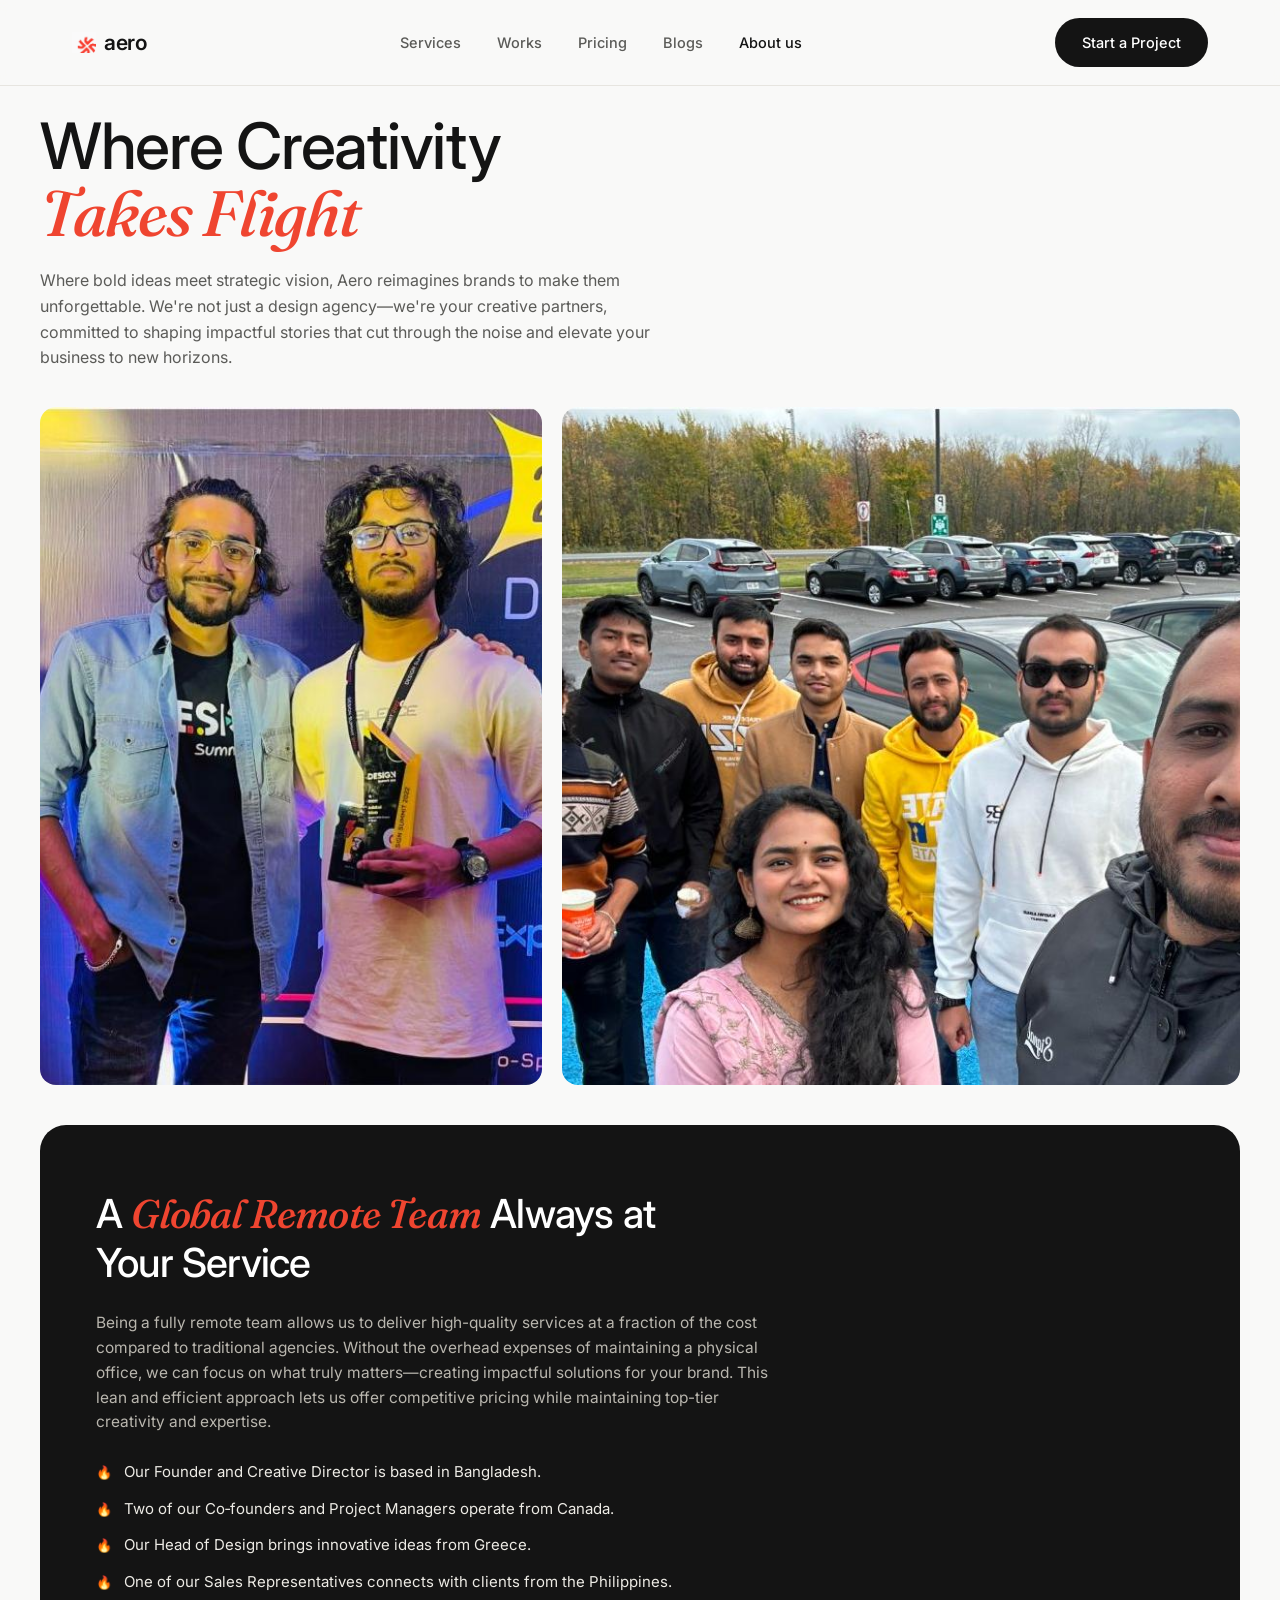
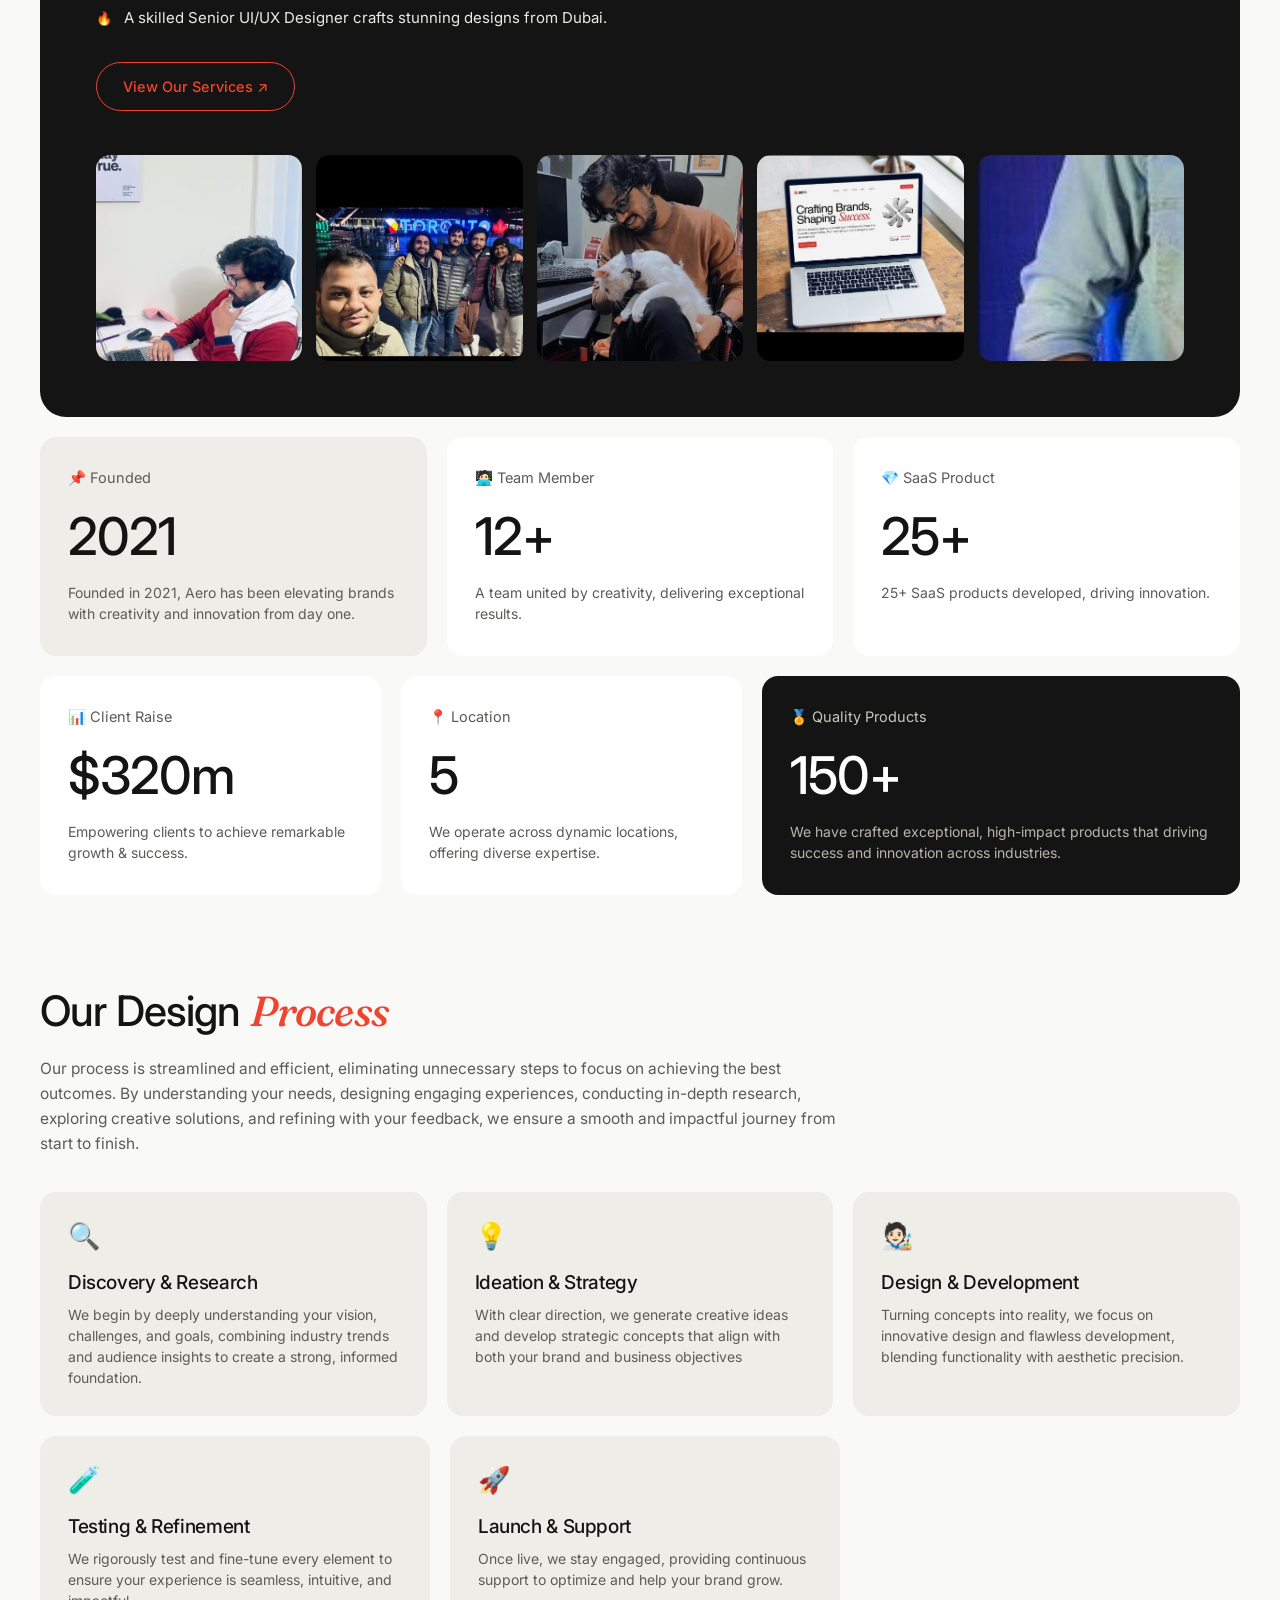
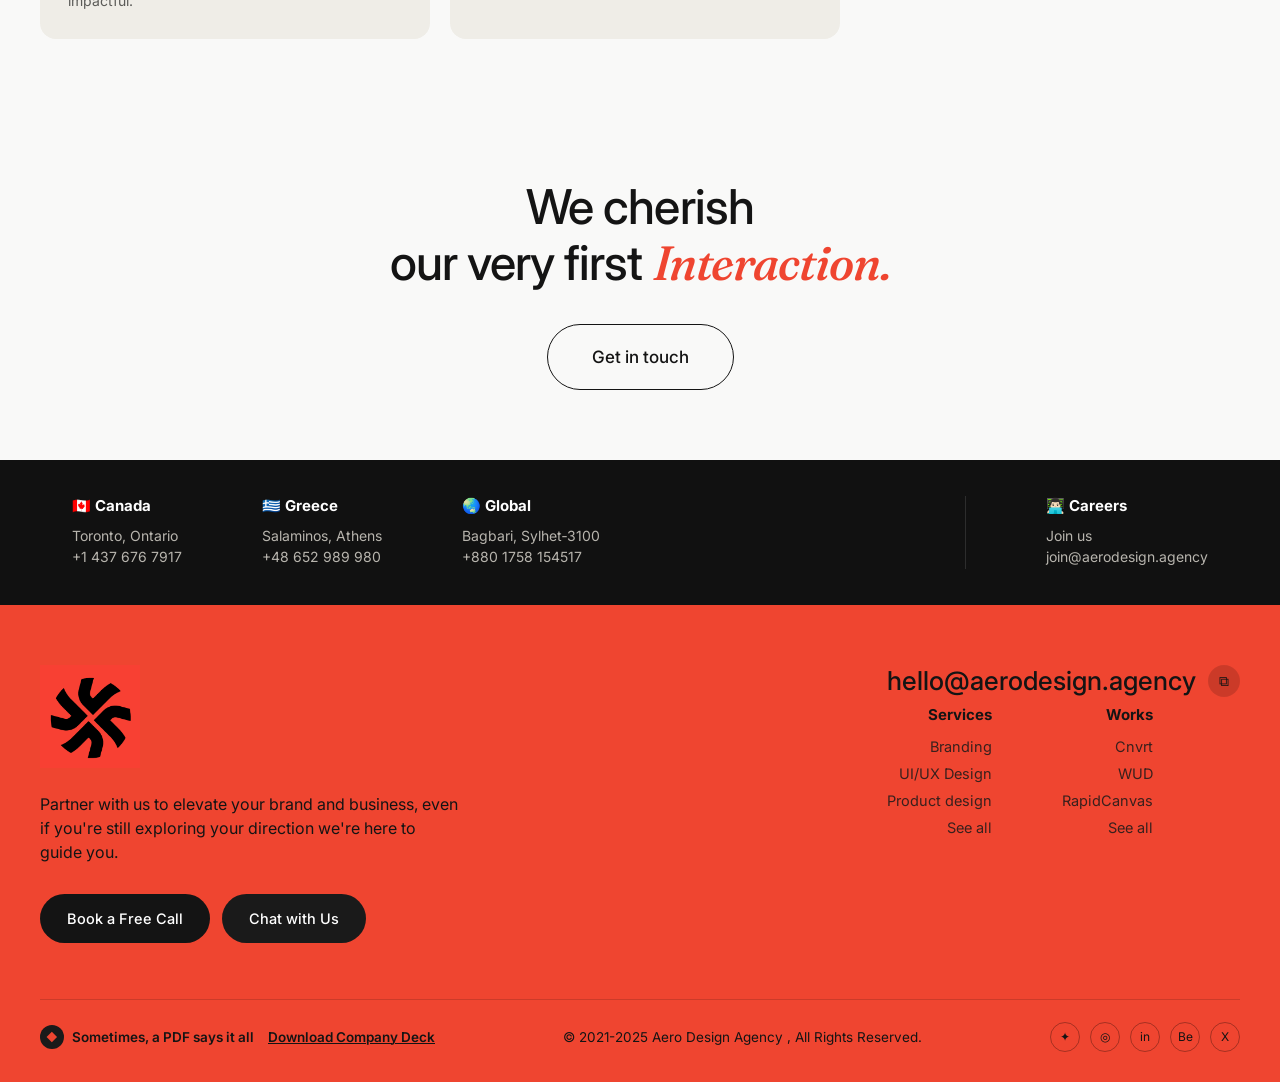
==== about.html @ 98074598 "update" ====
<!DOCTYPE html>
<html lang="en">
<head>
<meta charset="UTF-8">
<meta name="viewport" content="width=device-width, initial-scale=1.0">
<title>About Us — Aero</title>
<link rel="preconnect" href="https://fonts.googleapis.com">
<link href="https://fonts.googleapis.com/css2?family=Inter:wght@400;500;600;700;800&family=Fraunces:ital,opsz,wght@0,9..144,400;1,9..144,500&display=swap" rel="stylesheet">
<link rel="stylesheet" href="styles.css">
</head>
<body>

<header>
  <nav class="nav">
    <div class="logo">
      <img src="assets/logo-icon.png" alt="Aero">
      aero
    </div>
    <ul class="nav-links">
      <li><a href="index.html#services">Services</a></li>
      <li><a href="works.html">Works</a></li>
      <li><a href="#pricing">Pricing</a></li>
      <li><a href="#blog">Blogs</a></li>
      <li><a href="about.html" class="active">About us</a></li>
    </ul>
    <a href="index.html#start" class="btn btn-dark">Start a Project</a>
  </nav>
</header>

<main>

  <!-- HERO -->
  <section class="page-hero wrap">
    <h1>Where Creativity<br><em>Takes Flight</em></h1>
    <p class="sub">Where bold ideas meet strategic vision, Aero reimagines brands to make them unforgettable. We're not just a design agency—we're your creative partners, committed to shaping impactful stories that cut through the noise and elevate your business to new horizons.</p>
    <div class="hero-photos">
      <img src="assets/about-hero-award.jpg" alt="Team at Design Summit">
      <img src="assets/about-hero-parking.jpg" alt="Aero team group photo">
    </div>
  </section>

  <!-- GLOBAL TEAM -->
  <section class="team wrap">
    <h2>A <em>Global Remote Team</em> Always at Your Service</h2>
    <p class="desc">Being a fully remote team allows us to deliver high-quality services at a fraction of the cost compared to traditional agencies. Without the overhead expenses of maintaining a physical office, we can focus on what truly matters—creating impactful solutions for your brand. This lean and efficient approach lets us offer competitive pricing while maintaining top-tier creativity and expertise.</p>
    <ul class="fire">
      <li>Our Founder and Creative Director is based in Bangladesh.</li>
      <li>Two of our Co‑founders and Project Managers operate from Canada.</li>
      <li>Our Head of Design brings innovative ideas from Greece.</li>
      <li>One of our Sales Representatives connects with clients from the Philippines.</li>
      <li>A skilled Senior UI/UX Designer crafts stunning designs from Dubai.</li>
    </ul>
    <a href="index.html#services" class="btn btn-outline-red">View Our Services ↗</a>
    <div class="team-photos five">
      <div><img src="assets/team-headphones.jpg" alt="Designer at work"></div>
      <div><img src="assets/about-team-toronto.jpg" alt="Team in Toronto"></div>
      <div><img src="assets/about-team-cat.jpg" alt="Designer with cat"></div>
      <div><img src="assets/about-team-laptop.jpg" alt="Aero site on laptop"></div>
      <div><img src="assets/team-blue.jpg" alt="Team at an event"></div>
    </div>
  </section>

  <!-- STATS -->
  <section class="stats wrap">
    <div class="stats-grid">
      <div class="stat-card gray">
        <div class="stat-label">📌 Founded</div>
        <div class="stat-num">2021</div>
        <p class="stat-desc">Founded in 2021, Aero has been elevating brands with creativity and innovation from day one.</p>
      </div>
      <div class="stat-card">
        <div class="stat-label">🧑🏻‍💻 Team Member</div>
        <div class="stat-num">12+</div>
        <p class="stat-desc">A team united by creativity, delivering exceptional results.</p>
      </div>
      <div class="stat-card">
        <div class="stat-label">💎 SaaS Product</div>
        <div class="stat-num">25+</div>
        <p class="stat-desc">25+ SaaS products developed, driving innovation.</p>
      </div>
    </div>
    <div class="stats-row2">
      <div class="stat-card">
        <div class="stat-label">📊 Client Raise</div>
        <div class="stat-num">$320m</div>
        <p class="stat-desc">Empowering clients to achieve remarkable growth &amp; success.</p>
      </div>
      <div class="stat-card">
        <div class="stat-label">📍 Location</div>
        <div class="stat-num">5</div>
        <p class="stat-desc">We operate across dynamic locations, offering diverse expertise.</p>
      </div>
      <div class="stat-card dark">
        <div class="stat-label">🏅 Quality Products</div>
        <div class="stat-num">150+</div>
        <p class="stat-desc">We have crafted exceptional, high-impact products that driving success and innovation across industries.</p>
      </div>
    </div>
  </section>

  <!-- PROCESS -->
  <section class="process wrap">
    <h2>Our Design <em>Process</em></h2>
    <p>Our process is streamlined and efficient, eliminating unnecessary steps to focus on achieving the best outcomes. By understanding your needs, designing engaging experiences, conducting in-depth research, exploring creative solutions, and refining with your feedback, we ensure a smooth and impactful journey from start to finish.</p>
    <div class="process-grid">
      <div class="process-card">
        <div class="pic">🔍</div>
        <h3>Discovery &amp; Research</h3>
        <p>We begin by deeply understanding your vision, challenges, and goals, combining industry trends and audience insights to create a strong, informed foundation.</p>
      </div>
      <div class="process-card">
        <div class="pic">💡</div>
        <h3>Ideation &amp; Strategy</h3>
        <p>With clear direction, we generate creative ideas and develop strategic concepts that align with both your brand and business objectives</p>
      </div>
      <div class="process-card">
        <div class="pic">🧑🏻‍🎨</div>
        <h3>Design &amp; Development</h3>
        <p>Turning concepts into reality, we focus on innovative design and flawless development, blending functionality with aesthetic precision.</p>
      </div>
    </div>
    <div class="process-grid row2">
      <div class="process-card">
        <div class="pic">🧪</div>
        <h3>Testing &amp; Refinement</h3>
        <p>We rigorously test and fine-tune every element to ensure your experience is seamless, intuitive, and impactful.</p>
      </div>
      <div class="process-card">
        <div class="pic">🚀</div>
        <h3>Launch &amp; Support</h3>
        <p>Once live, we stay engaged, providing continuous support to optimize and help your brand grow.</p>
      </div>
    </div>
  </section>

  <!-- FOOTER CTA -->
  <section class="footer-cta wrap">
    <h2>We cherish <br>our very first <em>Interaction.</em></h2>
    <a href="index.html#start" class="btn btn-outline">Get in touch</a>
  </section>

</main>

<footer>
  <div class="footer-top">
    <div class="col">
      <b>🇨🇦 Canada</b>
      <span>Toronto, Ontario</span>
      <span>+1 437 676 7917</span>
    </div>
    <div class="col">
      <b>🇬🇷 Greece</b>
      <span>Salaminos, Athens</span>
      <span>+48 652 989 980</span>
    </div>
    <div class="col">
      <b>🌏 Global</b>
      <span>Bagbari, Sylhet‑3100</span>
      <span>+880 1758 154517</span>
    </div>
    <div class="col careers">
      <b>👨🏻‍💻 Careers</b>
      <span>Join us</span>
      <a href="mailto:join@aerodesign.agency">join@aerodesign.agency</a>
    </div>
  </div>

  <div class="footer-main">
    <div class="footer-main-inner">
      <div class="footer-row1">
        <div>
          <img class="footer-logo" src="assets/logo-icon-flat.png" alt="Aero">
          <p class="footer-desc">Partner with us to elevate your brand and business, even if you're still exploring your direction we're here to guide you.</p>
          <div class="footer-cta-btns">
            <a href="index.html#start" class="btn btn-dark">Book a Free Call</a>
            <a href="#" class="btn" style="background:#1a1a1a;color:#fff;">Chat with Us</a>
          </div>
        </div>
        <div style="text-align:right;">
          <div class="footer-email">hello@aerodesign.agency <span class="copy">⧉</span></div>
          <div class="footer-links">
            <div class="col">
              <b>Services</b>
              <a href="index.html#services">Branding</a>
              <a href="index.html#services">UI/UX Design</a>
              <a href="index.html#services">Product design</a>
              <a href="works.html">See all</a>
            </div>
            <div class="col">
              <b>Works</b>
              <a href="works.html">Cnvrt</a>
              <a href="works.html">WUD</a>
              <a href="works.html">RapidCanvas</a>
              <a href="works.html">See all</a>
            </div>
          </div>
        </div>
      </div>

      <div class="footer-bottom-row">
        <div class="deck-link"><span class="dot">◆</span> Sometimes, a PDF says it all &nbsp;<u>Download Company Deck</u></div>
        <div>© 2021-2025 Aero Design Agency , All Rights Reserved.</div>
        <div class="socials">
          <a href="#">✦</a><a href="#">◎</a><a href="#">in</a><a href="#">Be</a><a href="#">X</a>
        </div>
      </div>
    </div>
  </div>
</footer>

<script src="main.js"></script>
</body>
</html>
---- styles.css ----
:root{
  --bg:#F9F9F8;
  --card:#FFFFFF;
  --ink:#141414;
  --ink-soft:#5B5B58;
  --red:#EF4530;
  --red-dark:#D33A26;
  --line:#E7E5E0;
  --radius-lg:26px;
  --radius-md:16px;
  --radius-sm:10px;
  --maxw:1200px;
  --rust:#9F543F;
  --tan:#E9C9A0;
}
*{box-sizing:border-box;}
html{scroll-behavior:smooth;}
body{
  margin:0;
  font-family:"Inter",sans-serif;
  background:var(--bg);
  color:var(--ink);
  -webkit-font-smoothing:antialiased;
}
h1,h2,h3{
  font-family:"Inter",sans-serif;
  margin:0;
  font-weight:500;
  letter-spacing:-0.02em;
}
em, .accent{
  font-family:"Fraunces",serif;
  font-style:italic;
  color:var(--red);
  font-weight:500;
}
p{margin:0;}
a{color:inherit;text-decoration:none;}
ul{list-style:none;margin:0;padding:0;}
img{max-width:100%;display:block;}
.wrap{max-width:var(--maxw);margin:0 auto;padding:0 32px;}
.btn{
  display:inline-flex;
  align-items:center;
  justify-content:center;
  gap:8px;
  padding:15px 26px;
  border-radius:100px;
  font-weight:500;
  font-size:14.5px;
  cursor:pointer;
  border:1px solid transparent;
  white-space:nowrap;
}
.btn-dark{background:var(--ink);color:#fff;}
.btn-dark:hover{background:#000;}
.btn-outline{background:transparent;color:var(--ink);border-color:var(--ink);}
.btn-outline:hover{background:var(--ink);color:#fff;}
.btn-red{background:var(--red);color:#fff;}
.btn-red:hover{background:var(--red-dark);}
.btn-outline-red{background:transparent;color:var(--red);border-color:var(--red);}
.btn-outline-red:hover{background:var(--red);color:#fff;}

.eyebrow{
  display:inline-flex;align-items:center;gap:6px;
  font-size:13px;
  color:var(--red);
  font-weight:500;
  background:#FCE8E3;
  padding:7px 14px 7px 10px;
  border-radius:100px;
  margin-bottom:22px;
}
.eyebrow img{width:14px;height:14px;}

/* ---------- Header ---------- */
header{
  position:sticky;top:0;z-index:50;
  background:rgba(249,249,248,0.88);
  backdrop-filter:blur(8px);
  border-bottom:1px solid var(--line);
}
.nav{
  display:flex;align-items:center;justify-content:space-between;
  padding:18px 32px;
  max-width:var(--maxw);margin:0 auto;
}
.logo{
  display:flex;align-items:center;gap:8px;
  font-size:21px;font-weight:600;
  letter-spacing:-0.02em;
}
.logo img{width:24px;height:auto;}
.nav-links{
  display:flex;gap:36px;
  font-size:14.5px;font-weight:500;color:var(--ink-soft);
}
.nav-links a:hover, .nav-links a.active{color:var(--ink);}
.back-link{
  display:inline-flex;align-items:center;gap:8px;
  color:var(--ink-soft);font-size:14px;margin-bottom:26px;
}
.back-link:hover{color:var(--ink);}

/* ---------- Hero ---------- */
.hero{
  padding:70px 0 36px;
}
.hero-top{
  display:flex;justify-content:space-between;align-items:flex-start;
  gap:20px;
}
.hero h1{
  font-size:clamp(38px,5.6vw,68px);
  line-height:1.05;
  max-width:640px;
}
.hero-3d{width:170px;flex-shrink:0;}
.hero-sub{
  max-width:460px;
  margin:24px 0 30px;
  color:var(--ink-soft);
  font-size:16px;
  line-height:1.55;
}
.hero-cta-row{
  display:flex;align-items:center;justify-content:space-between;
  flex-wrap:wrap;gap:24px;
  margin-bottom:44px;
}
.hero-cta{display:flex;gap:12px;flex-wrap:wrap;}
.review-badge{display:flex;align-items:center;gap:10px;}
.review-badge .stars{color:var(--red);font-size:13px;letter-spacing:1px;}
.review-badge .label{font-size:11px;color:var(--ink-soft);letter-spacing:0.04em;}
.review-badge b{display:block;font-size:15px;letter-spacing:-0.01em;}

.hero-media{
  position:relative;
  border-radius:var(--radius-lg);
  overflow:hidden;
  aspect-ratio:16/6.6;
  background:#0A0A0A;
  display:flex;align-items:center;justify-content:center;
}
.play-btn{
  width:78px;height:78px;border-radius:50%;
  background:rgba(255,255,255,0.12);
  border:1px solid rgba(255,255,255,0.3);
  display:flex;align-items:center;justify-content:center;
  cursor:pointer;
  color:#fff;font-size:12px;font-weight:600;letter-spacing:0.05em;
}

/* ---------- Simple page hero (About/Works/Case study) ---------- */
.page-hero{padding:26px 0 40px;}
.page-hero h1{font-size:clamp(38px,6vw,64px);line-height:1.05;}
.page-hero .sub{max-width:640px;margin-top:22px;color:var(--ink-soft);font-size:16px;line-height:1.6;}
.page-hero-top{display:flex;justify-content:space-between;align-items:flex-start;gap:24px;flex-wrap:wrap;}
.hero-photos{display:grid;grid-template-columns:0.85fr 1.15fr;gap:20px;margin-top:36px;}
.hero-photos img{border-radius:var(--radius-md);width:100%;height:100%;object-fit:cover;aspect-ratio:1/1;}

/* ---------- Logo strip ---------- */
.logo-strip{
  padding:50px 0 20px;
  text-align:center;
  overflow:hidden;
}
.logo-strip p{
  color:var(--ink);
  font-size:15px;
  margin-bottom:28px;
}
.logo-row{margin:0 -32px 14px;}
.logo-row img{width:100%;display:block;}

/* ---------- Services ---------- */
.services{
  padding:66px 0;
  border-top:1px solid var(--line);
}
.services-grid{
  display:grid;
  grid-template-columns:0.95fr 1fr;
  gap:60px;
  align-items:start;
}
.services-grid h2{
  font-size:clamp(28px,3.6vw,38px);
  line-height:1.25;
  max-width:420px;
}
.service-list{display:flex;flex-direction:column;}
.service-item{
  display:flex;align-items:center;justify-content:space-between;
  padding:20px 4px;
  border-bottom:1px solid var(--line);
  font-size:30px;
  letter-spacing:-0.02em;
}
.service-item:first-child{border-top:1px solid var(--line);}
.service-item span.arrow{
  width:32px;height:32px;
  display:flex;align-items:center;justify-content:center;
  color:var(--ink-soft);font-size:15px;
  flex-shrink:0;
}

/* ---------- Work grid (shared: home + works page) ---------- */
.work{padding:20px 0 70px;}
.section-head{
  display:flex;align-items:flex-end;justify-content:space-between;
  margin-bottom:40px;flex-wrap:wrap;gap:18px;
}
.section-head h2{font-size:clamp(28px,3.6vw,40px);}
.work-grid{
  display:grid;
  grid-template-columns:repeat(2,1fr);
  gap:24px;
}
.work-card{overflow:hidden;}
.work-card.full{grid-column:1/-1;}
.work-thumb{
  aspect-ratio:16/11.2;
  border-radius:var(--radius-md);
  overflow:hidden;
  background:#eee;
}
.work-card.full .work-thumb{aspect-ratio:32/13;background:#000;}
.work-thumb img{width:100%;height:100%;object-fit:cover;}
.work-info{padding:20px 4px 0;display:flex;align-items:flex-start;justify-content:space-between;gap:16px;}
.work-info .txt h3{font-size:22px;margin-bottom:8px;font-weight:500;}
.work-info .txt p{color:var(--ink-soft);font-size:14px;line-height:1.5;max-width:420px;}
.work-info .circ{
  width:38px;height:38px;border-radius:50%;
  border:1px solid var(--ink);
  display:flex;align-items:center;justify-content:center;
  flex-shrink:0;font-size:15px;
}
.work-foot{text-align:center;margin-top:46px;}

/* ---------- Works page: filter pills ---------- */
.works-hero-top{display:flex;justify-content:space-between;align-items:flex-start;gap:20px;flex-wrap:wrap;}
.works-hero-top .hero-3d{width:150px;}
.filter-pills{display:flex;gap:10px;flex-wrap:wrap;margin-top:28px;}
.filter-pill{
  padding:10px 20px;border-radius:100px;font-size:14px;font-weight:500;
  background:#EFEDE7;color:var(--ink);cursor:pointer;border:none;
}
.filter-pill.active{background:var(--ink);color:#fff;}

/* ---------- Get a Quote ---------- */
.quote{padding:80px 0;text-align:center;}
.quote h2{font-size:clamp(30px,4.4vw,46px);margin-bottom:44px;}
.quote-grid{
  display:grid;grid-template-columns:repeat(4,1fr);
  gap:20px;margin-bottom:36px;
}
.quote-card{
  background:var(--card);border:1px solid var(--line);
  border-radius:var(--radius-md);
  padding:28px 22px;text-align:left;
}
.quote-card .ic{font-size:24px;margin-bottom:36px;}
.quote-card h3{font-weight:600;font-size:16px;margin-bottom:8px;}
.quote-card p{color:var(--ink-soft);font-size:13.5px;line-height:1.5;}
.quote > .btn{margin-top:6px;}

/* ---------- Global team ---------- */
.team{
  background:var(--ink);color:#fff;
  border-radius:var(--radius-lg);
  margin:0 32px;
  padding:64px 56px 56px;
}
@media(min-width:1264px){ .team{margin:0 auto;max-width:var(--maxw);} }
.team h2{color:#fff;font-size:clamp(28px,3.6vw,40px);max-width:600px;margin-bottom:24px;}
.team p.desc{color:#B9B6AE;font-size:15.5px;line-height:1.6;margin-bottom:26px;max-width:680px;}
.team ul{display:flex;flex-direction:column;gap:14px;margin-bottom:32px;}
.team ul li{
  display:flex;gap:12px;align-items:flex-start;
  color:#EDEBE5;font-size:15px;line-height:1.5;
}
.team ul li:before{
  content:"✳";
  color:var(--red);
  font-size:13px;
  margin-top:2px;flex-shrink:0;
}
.team ul.fire li:before{content:"🔥";font-size:13px;}
.team-photos{
  display:grid;grid-template-columns:repeat(4,1fr);gap:14px;margin-top:44px;
}
.team-photos.five{grid-template-columns:repeat(5,1fr);}
.team-photos div{
  aspect-ratio:1/1;border-radius:14px;
  overflow:hidden;background:#2a2a2a;
}
.team-photos img{width:100%;height:100%;object-fit:cover;}

/* ---------- About page: stats + process ---------- */
.stats{padding:20px 0 70px;}
.stats-grid{display:grid;grid-template-columns:repeat(3,1fr);gap:20px;}
.stat-card{
  border-radius:var(--radius-md);padding:32px 28px;background:var(--card);
}
.stat-card.gray{background:#EFEDE7;}
.stat-card.dark{background:var(--ink);color:#fff;}
.stat-card .stat-label{display:flex;align-items:center;gap:8px;font-size:14.5px;margin-bottom:18px;color:var(--ink-soft);}
.stat-card.dark .stat-label{color:#C9C6BF;}
.stat-card .stat-num{font-size:clamp(36px,4.2vw,52px);font-weight:500;letter-spacing:-0.02em;margin-bottom:14px;}
.stat-card .stat-desc{font-size:14px;line-height:1.5;color:var(--ink-soft);}
.stat-card.dark .stat-desc{color:#B9B6AE;}
.stats-row2{display:grid;grid-template-columns:1fr 1fr 1.4fr;gap:20px;margin-top:20px;}

.process{padding:20px 0 70px;}
.process h2{font-size:clamp(30px,4vw,42px);margin-bottom:20px;}
.process > p{color:var(--ink-soft);font-size:15.5px;line-height:1.6;max-width:820px;margin-bottom:36px;}
.process-grid{display:grid;grid-template-columns:repeat(3,1fr);gap:20px;}
.process-grid.row2{grid-template-columns:repeat(2,1fr);margin-top:20px;max-width:800px;}
.process-card{background:#EFEDE7;border-radius:var(--radius-md);padding:28px;}
.process-card .pic{font-size:26px;margin-bottom:20px;}
.process-card h3{font-size:19px;margin-bottom:10px;font-weight:500;}
.process-card p{color:var(--ink-soft);font-size:14px;line-height:1.5;}

/* ---------- Testimonials ---------- */
.testimonials{padding:80px 0;}
.test-grid{display:grid;grid-template-columns:1fr 1fr;gap:24px;}
.test-card{
  background:var(--card);border:1px solid var(--line);
  border-radius:var(--radius-md);padding:32px;
}
.test-tags{display:flex;gap:8px;margin-bottom:22px;flex-wrap:wrap;}
.test-tags span{
  font-size:12px;background:#F1EFEA;
  border-radius:100px;padding:6px 14px;color:var(--ink-soft);
}
.test-card p.quote-text{
  font-size:19px;line-height:1.5;margin-bottom:26px;letter-spacing:-0.01em;
}
.test-person{display:flex;align-items:center;gap:12px;}
.test-person .avatar{
  width:46px;height:46px;border-radius:50%;overflow:hidden;flex-shrink:0;
}
.test-person .avatar img{width:100%;height:100%;object-fit:cover;}
.test-person b{font-size:14.5px;display:block;font-weight:600;}
.test-person span{font-size:13px;color:var(--ink-soft);}

/* ---------- Ready to start form ---------- */
.form-sec{padding:0 0 80px;}
.form-shell{
  display:grid;grid-template-columns:0.85fr 1.15fr;
  background:#F1EFEA;
  border-radius:var(--radius-lg);overflow:hidden;
}
.form-left{
  padding:56px;
  display:flex;flex-direction:column;justify-content:center;align-items:center;
  text-align:center;
}
.form-left h2{font-size:clamp(30px,3.6vw,42px);margin-bottom:24px;}
.form-left img{width:200px;}
.form-right{padding:40px;background:var(--card);margin:14px;border-radius:var(--radius-md);}
.field-row{display:grid;grid-template-columns:1fr 1fr;gap:20px;}
.field{margin-bottom:20px;}
.field label{
  display:block;font-size:13px;font-weight:500;margin-bottom:10px;color:var(--ink-soft);
}
.field input, .field textarea{
  width:100%;padding:0 0 10px;
  border:none;border-bottom:1px solid var(--line);
  font-family:"Inter",sans-serif;font-size:15px;background:transparent;
  color:var(--ink);
}
.field input:focus, .field textarea:focus{outline:none;border-color:var(--ink);}
.field textarea{min-height:50px;resize:vertical;}
.attach{display:flex;align-items:center;gap:8px;font-size:13px;color:var(--ink-soft);margin-top:14px;}
.chip-group{display:flex;flex-wrap:wrap;gap:8px;}
.chip{
  padding:9px 16px;border:1px solid var(--line);border-radius:100px;
  font-size:13px;cursor:pointer;background:transparent;
}
.chip.active{background:var(--ink);color:#fff;border-color:var(--ink);}
.form-right .btn{margin-top:16px;padding:14px 30px;float:right;}
.form-right:after{content:"";display:block;clear:both;}

/* ---------- Client success ---------- */
.success{padding:20px 0 70px;}
.success h2{font-size:clamp(30px,3.6vw,40px);margin-bottom:36px;}
.success ul{display:flex;flex-direction:column;gap:26px;}
.success li{
  font-size:20px;line-height:1.4;
  padding-bottom:26px;border-bottom:1px solid var(--line);
  max-width:760px;
}
.success li:last-child{border-bottom:none;padding-bottom:0;}
.success li b{font-weight:600;text-decoration:underline;text-underline-offset:3px;}

/* ---------- FAQ ---------- */
.faq{padding:70px 0;background:#F1EFEA;}
.faq-grid{display:grid;grid-template-columns:0.85fr 1.15fr;gap:60px;}
.faq-intro h2{font-size:clamp(30px,3.6vw,42px);margin-bottom:16px;line-height:1.15;}
.faq-intro p{color:var(--ink-soft);font-size:15px;line-height:1.6;max-width:360px;margin-bottom:26px;}
.faq-item{
  border-bottom:1px solid var(--line);
  padding:22px 4px;
  cursor:pointer;
}
.faq-item:first-child{border-top:1px solid var(--line);}
.faq-q{
  display:flex;align-items:center;justify-content:space-between;
  gap:16px;
  font-size:18px;
}
.faq-q .plus{
  width:26px;height:26px;border-radius:50%;border:1px solid var(--ink);
  display:flex;align-items:center;justify-content:center;flex-shrink:0;
  font-size:15px;
}
.faq-a{
  color:var(--ink-soft);font-size:14.5px;line-height:1.6;
  max-height:0;overflow:hidden;transition:max-height .25s ease, margin .25s ease;
}
.faq-item.open .faq-a{max-height:200px;margin-top:14px;}
.faq-item.open .faq-q .plus{transform:rotate(45deg);}

/* ---------- Footer CTA ---------- */
.footer-cta{padding:70px 0;text-align:center;}
.footer-cta h2{font-size:clamp(30px,4.4vw,48px);margin-bottom:34px;line-height:1.15;}
.footer-cta .btn-outline{padding:22px 44px;font-size:17px;border-radius:100px;}

footer{background:#111;}
.footer-top{
  padding:36px 32px;
  max-width:var(--maxw);margin:0 auto;
  display:flex;gap:80px;color:#fff;
}
.footer-top .col b{display:block;font-size:15px;margin-bottom:12px;}
.footer-top .col span, .footer-top .col a{display:block;font-size:14px;color:#B8B5AE;margin-bottom:4px;}
.footer-top .col.careers{margin-left:auto;padding-left:80px;border-left:1px solid rgba(255,255,255,0.12);}
.footer-main{
  background:var(--red);
  padding:60px 32px 30px;
}
.footer-main-inner{max-width:var(--maxw);margin:0 auto;}
.footer-row1{display:flex;justify-content:space-between;align-items:flex-start;gap:30px;flex-wrap:wrap;}
.footer-logo{width:100px;margin-bottom:24px;}
.footer-email{display:flex;align-items:center;gap:12px;font-size:26px;font-weight:500;}
.footer-email .copy{
  width:32px;height:32px;border-radius:50%;background:rgba(0,0,0,0.15);
  display:flex;align-items:center;justify-content:center;font-size:14px;cursor:pointer;
}
.footer-desc{max-width:420px;font-size:16px;line-height:1.5;margin-bottom:26px;}
.footer-links{display:flex;gap:70px;margin-top:8px;}
.footer-links .col b{display:block;font-size:15px;margin-bottom:14px;}
.footer-links .col a{display:block;font-size:14.5px;margin-bottom:10px;color:#1a1a1a;opacity:0.85;}
.footer-cta-btns{display:flex;gap:12px;margin-top:30px;}
.footer-bottom-row{
  display:flex;justify-content:space-between;align-items:center;flex-wrap:wrap;gap:14px;
  margin-top:56px;padding-top:22px;border-top:1px solid rgba(0,0,0,0.15);
  font-size:13.5px;
}
.deck-link{display:flex;align-items:center;gap:8px;font-weight:600;}
.deck-link .dot{width:24px;height:24px;border-radius:50%;background:#1a1a1a;color:var(--red);display:flex;align-items:center;justify-content:center;font-size:11px;}
.deck-link u{text-decoration-thickness:1px;}
.socials{display:flex;gap:10px;}
.socials a{
  width:30px;height:30px;border-radius:50%;border:1px solid rgba(0,0,0,0.3);
  display:flex;align-items:center;justify-content:center;font-size:12px;
}

/* ---------- Case study page ---------- */
.cs-hero{padding:26px 0 20px;}
.cs-hero h1{font-size:clamp(38px,6vw,60px);margin-bottom:18px;}
.cs-hero .sub{max-width:680px;color:var(--ink-soft);font-size:16px;line-height:1.6;}
.cs-collage{margin-top:36px;border-radius:var(--radius-md);overflow:hidden;}
.cs-collage img{width:100%;display:block;}
.cs-meta{
  display:grid;grid-template-columns:repeat(4,1fr);gap:20px;
  padding:36px 0;border-bottom:1px solid var(--line);margin-bottom:36px;
}
.cs-meta .label{font-size:12px;color:var(--ink-soft);letter-spacing:0.05em;text-transform:uppercase;margin-bottom:10px;}
.cs-meta .val{font-size:15px;line-height:1.7;}
.cs-overview{padding-bottom:20px;}
.cs-overview h3{font-size:14px;text-transform:uppercase;letter-spacing:0.05em;color:var(--ink-soft);margin-bottom:20px;}
.cs-overview p{font-size:16px;line-height:1.7;margin-bottom:16px;max-width:900px;}
.cs-overview p b{font-weight:600;}

.cs-brand-grid{display:grid;grid-template-columns:1.4fr 1fr 1fr;gap:16px;margin:50px 0;}
.cs-brand-grid > div{border-radius:var(--radius-md);overflow:hidden;aspect-ratio:4/3;}
.cs-brand-grid img{width:100%;height:100%;object-fit:cover;}
.cs-tag-card{background:#EFEDE7;padding:14px;display:flex;align-items:center;justify-content:center;}

.cs-section{padding:50px 0;}
.cs-section h2{font-size:clamp(28px,3.6vw,38px);margin-bottom:30px;}
.cs-3col{display:grid;grid-template-columns:repeat(3,1fr);gap:20px;margin-bottom:36px;}
.cs-card{background:#EFEDE7;border-radius:var(--radius-md);padding:26px;}
.cs-card.dark{background:#1c1c1c;color:#EDEBE5;}
.cs-card .ic{font-size:22px;margin-bottom:16px;}
.cs-card h4{font-size:17px;margin-bottom:10px;font-weight:500;}
.cs-card p{font-size:13.5px;line-height:1.55;color:var(--ink-soft);}
.cs-card.dark p{color:#ADAAA3;}

.cs-full-img{border-radius:var(--radius-md);overflow:hidden;margin-bottom:36px;}
.cs-full-img img{width:100%;display:block;}

.cs-2col{display:grid;grid-template-columns:1fr 1fr;gap:20px;margin-bottom:36px;}
.cs-2col > div{border-radius:var(--radius-md);overflow:hidden;}
.cs-2col img{width:100%;height:100%;object-fit:cover;display:block;}
.cs-2col .swatch{aspect-ratio:4/3;display:flex;}

.cs-mission-grid{display:grid;grid-template-columns:1fr 1fr 1fr;gap:16px;margin-bottom:36px;}
.cs-mission-grid .rust-card{
  background:var(--rust);color:#2a1710;border-radius:var(--radius-md);
  padding:26px;display:flex;flex-direction:column;justify-content:center;
}
.cs-mission-grid .rust-card h3{font-size:24px;margin-bottom:10px;color:#1e120b;}
.cs-mission-grid .rust-card p{font-size:13.5px;line-height:1.5;color:#3a2418;}
.cs-mission-grid > div{border-radius:var(--radius-md);overflow:hidden;aspect-ratio:4/3.4;}
.cs-mission-grid img{width:100%;height:100%;object-fit:cover;}

.cs-typo-card{
  background:var(--tan);border-radius:var(--radius-md);
  padding:40px;display:grid;grid-template-columns:1fr 1fr;gap:20px;margin-bottom:36px;color:#5b3d1c;
}
.cs-typo-card h2{font-size:clamp(32px,4vw,44px);color:#7a4e20;grid-column:1/2;}
.cs-typo-card .desc{font-size:14.5px;line-height:1.6;color:#6b4826;}
.cs-typo-card .weight{font-size:22px;margin:20px 0 4px;color:#6b4826;}
.cs-typo-card .big-aa{font-size:120px;font-weight:600;text-align:right;color:#7a4e20;line-height:1;}
.cs-typo-card .alphabet{font-size:14px;line-height:1.6;color:#6b4826;grid-column:1/2;}
.cs-typo-card .nums{font-size:14px;color:#6b4826;}

.cs-impact{background:#111;color:#fff;border-radius:var(--radius-lg);padding:56px 48px;margin-bottom:50px;}
.cs-impact h2{color:#fff;font-size:clamp(28px,3.6vw,38px);margin-bottom:30px;}

.cs-final-collage{border-radius:var(--radius-md);overflow:hidden;margin-bottom:20px;}
.cs-final-collage img{width:100%;display:block;}
.cs-fund-line{font-size:15px;padding:20px 0;border-bottom:1px solid var(--line);margin-bottom:30px;}
.cs-fund-line u{text-underline-offset:3px;}
.cs-prevnext{display:flex;justify-content:space-between;padding-bottom:50px;font-size:14px;color:var(--ink-soft);}
.cs-prevnext a{display:flex;align-items:center;gap:8px;color:var(--ink);font-weight:500;font-size:17px;}
.cs-prevnext .lbl{display:block;font-size:12px;color:var(--ink-soft);margin-bottom:6px;font-weight:400;}

@media(max-width:900px){
  .nav-links{display:none;}
  .hero-top{flex-direction:column;}
  .hero-3d{width:110px;}
  .services-grid{grid-template-columns:1fr;gap:30px;}
  .service-item{font-size:24px;}
  .quote-grid{grid-template-columns:repeat(2,1fr);}
  .work-grid{grid-template-columns:1fr;}
  .test-grid{grid-template-columns:1fr;}
  .form-shell{grid-template-columns:1fr;}
  .field-row{grid-template-columns:1fr;}
  .faq-grid{grid-template-columns:1fr;}
  .team-photos, .team-photos.five{grid-template-columns:repeat(2,1fr);}
  .footer-row1{flex-direction:column;}
  .footer-links{gap:40px;}
  .footer-top{flex-direction:column;gap:20px;}
  .footer-top .col.careers{margin-left:0;padding-left:0;border-left:none;}
  .stats-grid, .stats-row2{grid-template-columns:1fr;}
  .process-grid, .process-grid.row2{grid-template-columns:1fr;}
  .hero-photos{grid-template-columns:1fr;}
  .cs-brand-grid, .cs-mission-grid{grid-template-columns:1fr;}
  .cs-3col, .cs-2col{grid-template-columns:1fr;}
  .cs-typo-card{grid-template-columns:1fr;}
  .cs-typo-card .big-aa{text-align:left;font-size:80px;}
  .cs-meta{grid-template-columns:1fr 1fr;}
}
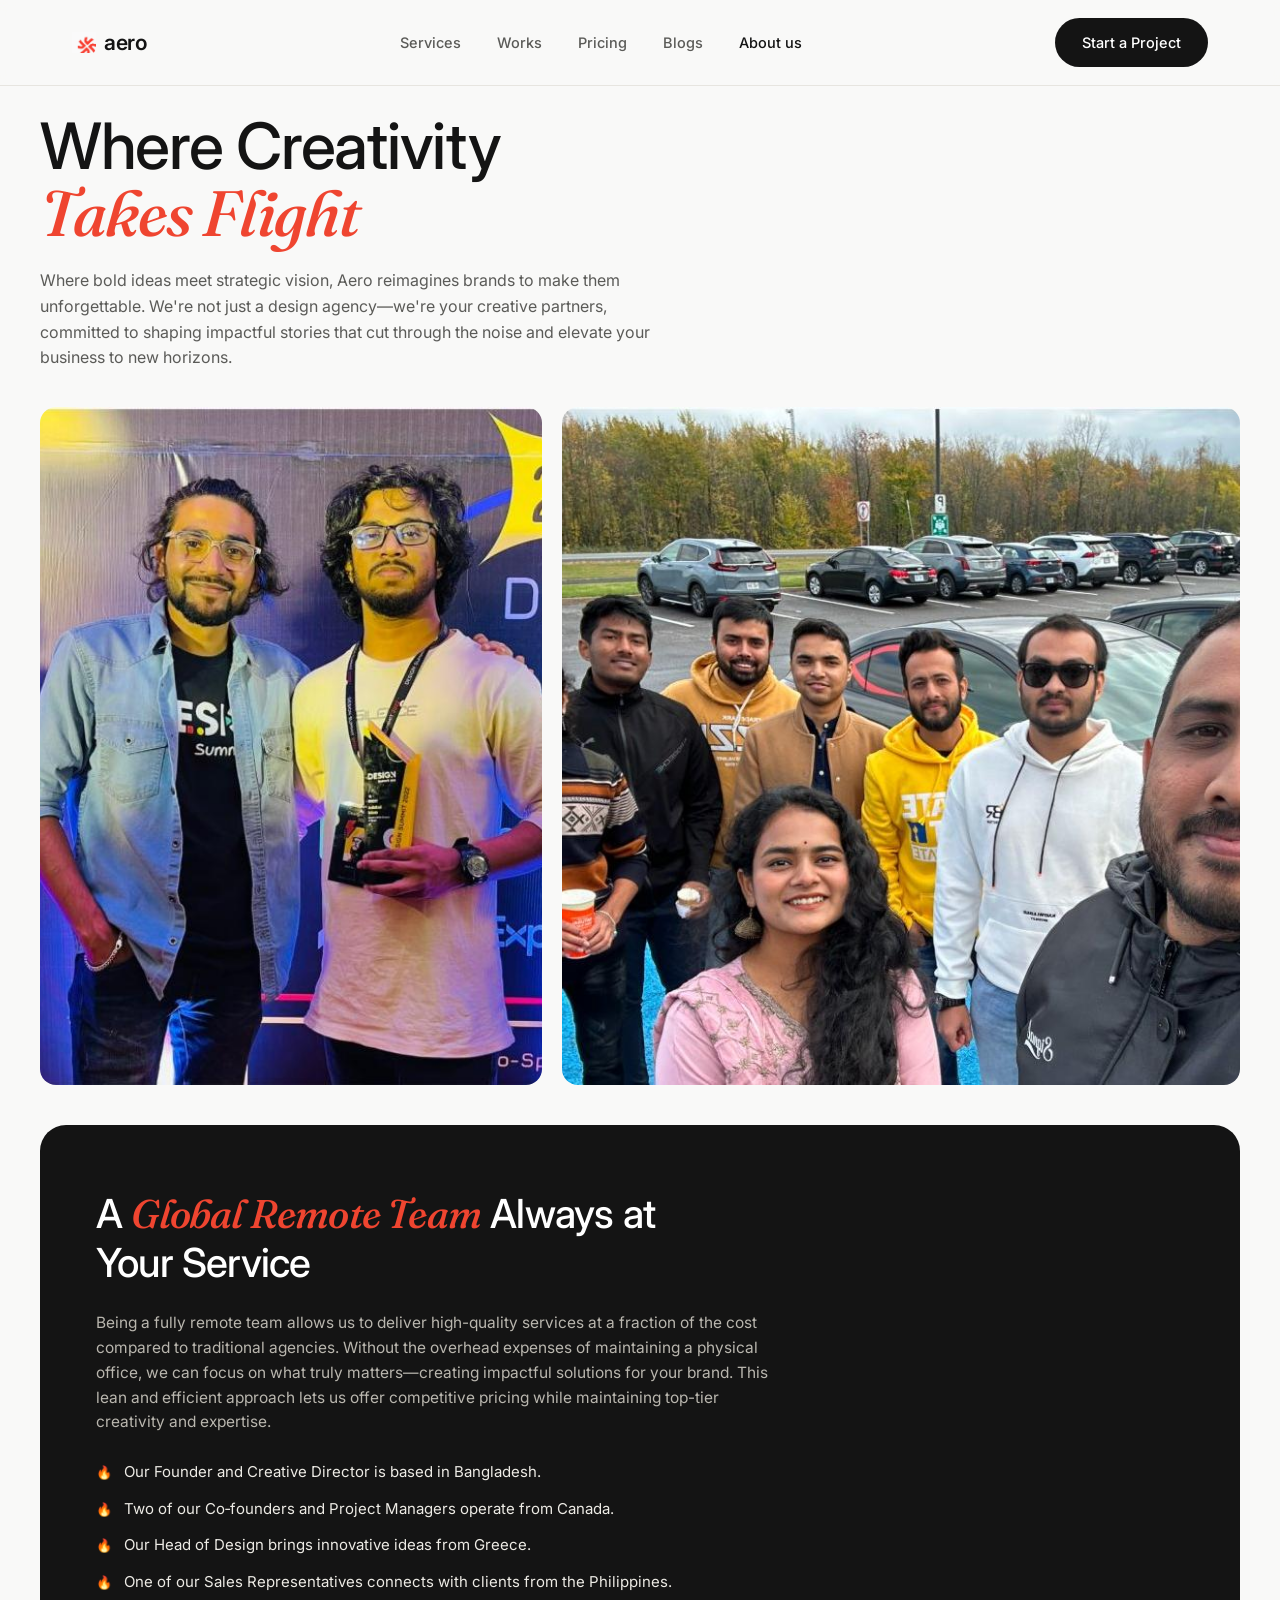
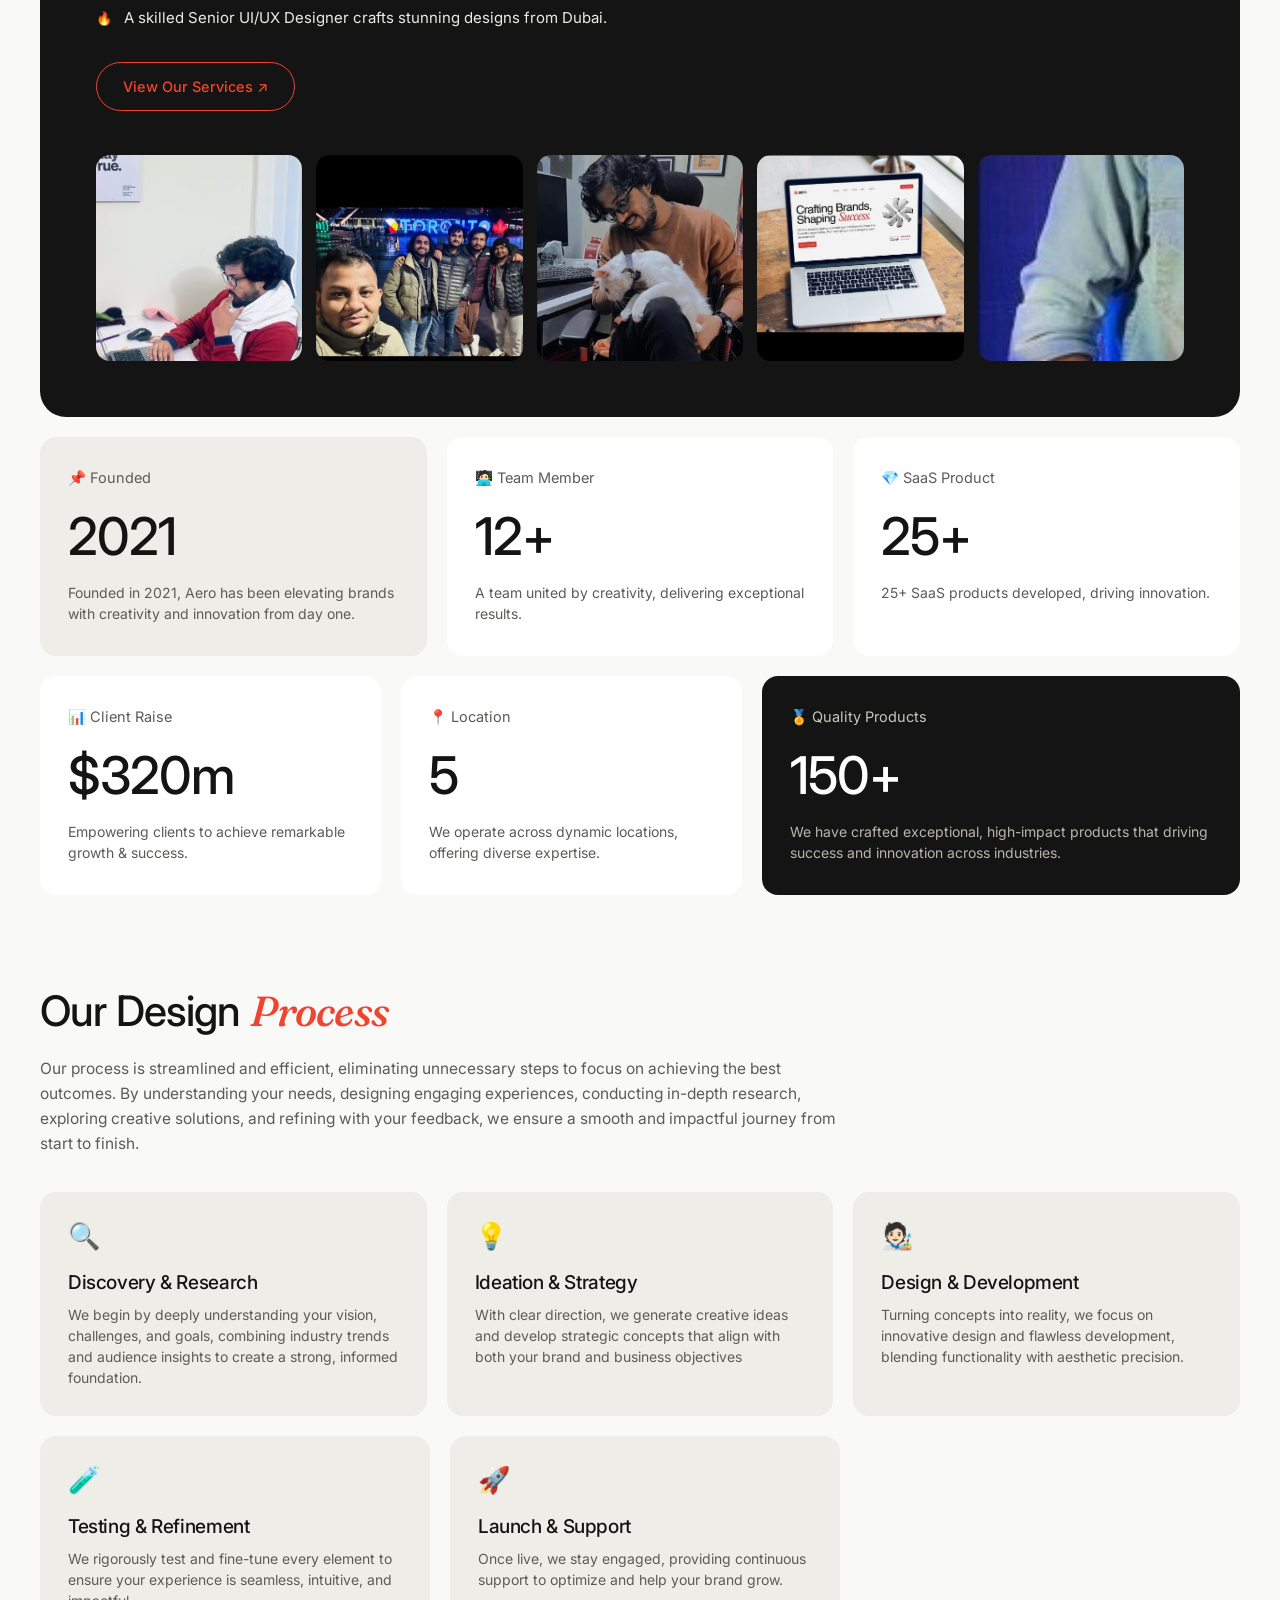
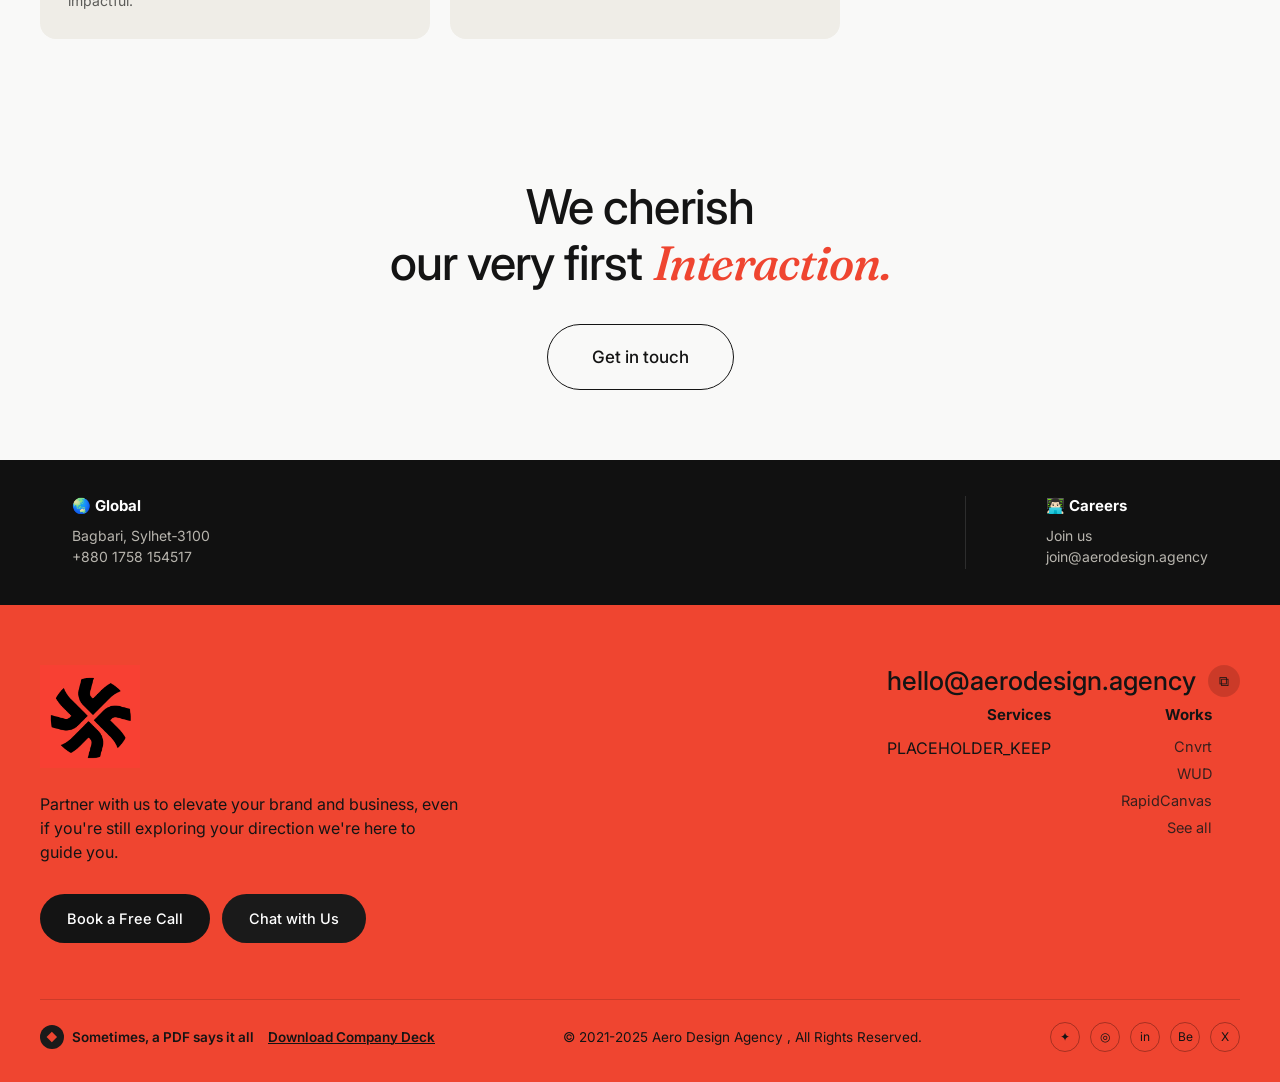
==== commit f2e6f469: "update" ====
--- a/about.html
+++ b/about.html
@@ -12,15 +12,15 @@
 
 <header>
   <nav class="nav">
-    <div class="logo">
+    <a class="logo" href="index.html">
       <img src="assets/logo-icon.png" alt="Aero">
       aero
-    </div>
+    </a>
     <ul class="nav-links">
       <li><a href="index.html#services">Services</a></li>
       <li><a href="works.html">Works</a></li>
-      <li><a href="#pricing">Pricing</a></li>
-      <li><a href="#blog">Blogs</a></li>
+      <li><a href="index.html#quote">Pricing</a></li>
+      <li><a href="works.html">Blogs</a></li>
       <li><a href="about.html" class="active">About us</a></li>
     </ul>
     <a href="index.html#start" class="btn btn-dark">Start a Project</a>
@@ -144,16 +144,6 @@
 <footer>
   <div class="footer-top">
     <div class="col">
-      <b>🇨🇦 Canada</b>
-      <span>Toronto, Ontario</span>
-      <span>+1 437 676 7917</span>
-    </div>
-    <div class="col">
-      <b>🇬🇷 Greece</b>
-      <span>Salaminos, Athens</span>
-      <span>+48 652 989 980</span>
-    </div>
-    <div class="col">
       <b>🌏 Global</b>
       <span>Bagbari, Sylhet‑3100</span>
       <span>+880 1758 154517</span>
@@ -173,18 +163,15 @@
           <p class="footer-desc">Partner with us to elevate your brand and business, even if you're still exploring your direction we're here to guide you.</p>
           <div class="footer-cta-btns">
             <a href="index.html#start" class="btn btn-dark">Book a Free Call</a>
-            <a href="#" class="btn" style="background:#1a1a1a;color:#fff;">Chat with Us</a>
+            <a href="mailto:hello@aerodesign.agency" class="btn" style="background:#1a1a1a;color:#fff;">Chat with Us</a>
           </div>
         </div>
         <div style="text-align:right;">
-          <div class="footer-email">hello@aerodesign.agency <span class="copy">⧉</span></div>
+          <div class="footer-email"><a href="mailto:hello@aerodesign.agency">hello@aerodesign.agency</a> <span class="copy" onclick="navigator.clipboard.writeText('hello@aerodesign.agency');this.textContent='✓';setTimeout(()=>this.textContent='⧉',1500);" title="Copy email">⧉</span></div>
           <div class="footer-links">
             <div class="col">
               <b>Services</b>
-              <a href="index.html#services">Branding</a>
-              <a href="index.html#services">UI/UX Design</a>
-              <a href="index.html#services">Product design</a>
-              <a href="works.html">See all</a>
+              PLACEHOLDER_KEEP
             </div>
             <div class="col">
               <b>Works</b>
@@ -198,10 +185,10 @@
       </div>
 
       <div class="footer-bottom-row">
-        <div class="deck-link"><span class="dot">◆</span> Sometimes, a PDF says it all &nbsp;<u>Download Company Deck</u></div>
+        <a class="deck-link" href="assets/aero-company-deck.pdf" download><span class="dot">◆</span> Sometimes, a PDF says it all &nbsp;<u>Download Company Deck</u></a>
         <div>© 2021-2025 Aero Design Agency , All Rights Reserved.</div>
         <div class="socials">
-          <a href="#">✦</a><a href="#">◎</a><a href="#">in</a><a href="#">Be</a><a href="#">X</a>
+          <a href="https://www.threads.net" target="_blank" rel="noopener" aria-label="Threads">✦</a><a href="https://www.instagram.com" target="_blank" rel="noopener" aria-label="Instagram">◎</a><a href="https://www.linkedin.com" target="_blank" rel="noopener" aria-label="LinkedIn">in</a><a href="https://www.behance.net" target="_blank" rel="noopener" aria-label="Behance">Be</a><a href="https://x.com" target="_blank" rel="noopener" aria-label="X">X</a>
         </div>
       </div>
     </div>
--- a/styles.css
+++ b/styles.css
@@ -170,8 +170,46 @@
   font-size:15px;
   margin-bottom:28px;
 }
-.logo-row{margin:0 -32px 14px;}
-.logo-row img{width:100%;display:block;}
+.marquee-row{
+  overflow:hidden;
+  margin:0 -32px 16px;
+  -webkit-mask-image:linear-gradient(90deg, transparent 0, #000 64px, #000 calc(100% - 64px), transparent 100%);
+  mask-image:linear-gradient(90deg, transparent 0, #000 64px, #000 calc(100% - 64px), transparent 100%);
+}
+.marquee-track{
+  display:flex;
+  gap:16px;
+  width:max-content;
+  padding:0 8px;
+}
+.marquee-track.track-left{animation:marquee-left 34s linear infinite;}
+.marquee-track.track-right{animation:marquee-right 34s linear infinite;}
+.marquee-row:hover .marquee-track{animation-play-state:paused;}
+.logo-card{
+  flex:0 0 auto;
+  width:190px;height:78px;
+  background:var(--card);
+  border:1px solid var(--line);
+  border-radius:14px;
+  display:flex;align-items:center;justify-content:center;
+  padding:14px 20px;
+}
+.logo-card img{
+  max-width:100%;max-height:100%;object-fit:contain;
+  filter:grayscale(100%);
+  opacity:0.75;
+}
+@keyframes marquee-left{
+  from{transform:translateX(0);}
+  to{transform:translateX(-50%);}
+}
+@keyframes marquee-right{
+  from{transform:translateX(-50%);}
+  to{transform:translateX(0);}
+}
+@media (prefers-reduced-motion: reduce){
+  .marquee-track.track-left, .marquee-track.track-right{animation:none;}
+}
 
 /* ---------- Services ---------- */
 .services{
@@ -190,20 +228,48 @@
   max-width:420px;
 }
 .service-list{display:flex;flex-direction:column;}
+.service-item-wrap{border-bottom:1px solid var(--line);}
+.service-item-wrap:first-child{border-top:1px solid var(--line);}
 .service-item{
   display:flex;align-items:center;justify-content:space-between;
+  width:100%;
   padding:20px 4px;
-  border-bottom:1px solid var(--line);
+  border:none;background:none;cursor:pointer;
+  font-family:"Inter",sans-serif;
   font-size:30px;
   letter-spacing:-0.02em;
-}
-.service-item:first-child{border-top:1px solid var(--line);}
+  color:var(--ink);
+  text-align:left;
+  transition:padding-left .15s ease, color .15s ease;
+}
+.service-item:hover{padding-left:12px;color:var(--red);}
 .service-item span.arrow{
   width:32px;height:32px;
   display:flex;align-items:center;justify-content:center;
   color:var(--ink-soft);font-size:15px;
   flex-shrink:0;
-}
+  transition:transform .2s ease;
+}
+.service-item-wrap.open .service-item span.arrow{transform:rotate(180deg);}
+.service-sub{
+  max-height:0;overflow:hidden;
+  transition:max-height .3s ease, padding .3s ease;
+}
+.service-item-wrap.open .service-sub{max-height:280px;padding-bottom:24px;}
+.service-sub ul{display:flex;flex-direction:column;gap:10px;margin-bottom:16px;padding:0 4px;}
+.service-sub li{
+  font-size:15px;color:var(--ink-soft);
+  padding-left:18px;position:relative;
+}
+.service-sub li:before{
+  content:"";position:absolute;left:0;top:9px;
+  width:6px;height:6px;border-radius:50%;background:var(--red);
+}
+.service-sub a{
+  display:inline-block;margin-left:4px;
+  font-size:13.5px;font-weight:600;color:var(--red);
+}
+.service-sub a:hover{color:var(--red-dark);}
 
 /* ---------- Work grid (shared: home + works page) ---------- */
 .work{padding:20px 0 70px;}
@@ -217,7 +283,10 @@
   grid-template-columns:repeat(2,1fr);
   gap:24px;
 }
-.work-card{overflow:hidden;}
+.work-card{overflow:hidden;display:block;}
+.work-card .work-thumb img{transition:transform .3s ease;}
+.work-card:hover .work-thumb img{transform:scale(1.04);}
+.work-card:hover .work-info .circ{background:var(--ink);color:#fff;}
 .work-card.full{grid-column:1/-1;}
 .work-thumb{
   aspect-ratio:16/11.2;
@@ -235,6 +304,7 @@
   border:1px solid var(--ink);
   display:flex;align-items:center;justify-content:center;
   flex-shrink:0;font-size:15px;
+  transition:background .15s ease, color .15s ease;
 }
 .work-foot{text-align:center;margin-top:46px;}
 
@@ -256,10 +326,13 @@
   gap:20px;margin-bottom:36px;
 }
 .quote-card{
+  display:block;
   background:var(--card);border:1px solid var(--line);
   border-radius:var(--radius-md);
   padding:28px 22px;text-align:left;
-}
+  transition:box-shadow .15s ease, transform .15s ease;
+}
+.quote-card:hover{box-shadow:0 8px 24px rgba(0,0,0,0.08);transform:translateY(-2px);}
 .quote-card .ic{font-size:24px;margin-bottom:36px;}
 .quote-card h3{font-weight:600;font-size:16px;margin-bottom:8px;}
 .quote-card p{color:var(--ink-soft);font-size:13.5px;line-height:1.5;}
@@ -382,6 +455,7 @@
 .chip.active{background:var(--ink);color:#fff;border-color:var(--ink);}
 .form-right .btn{margin-top:16px;padding:14px 30px;float:right;}
 .form-right:after{content:"";display:block;clear:both;}
+.form-note{font-size:13px;margin-top:16px;clear:both;padding-top:14px;}
 
 /* ---------- Client success ---------- */
 .success{padding:20px 0 70px;}
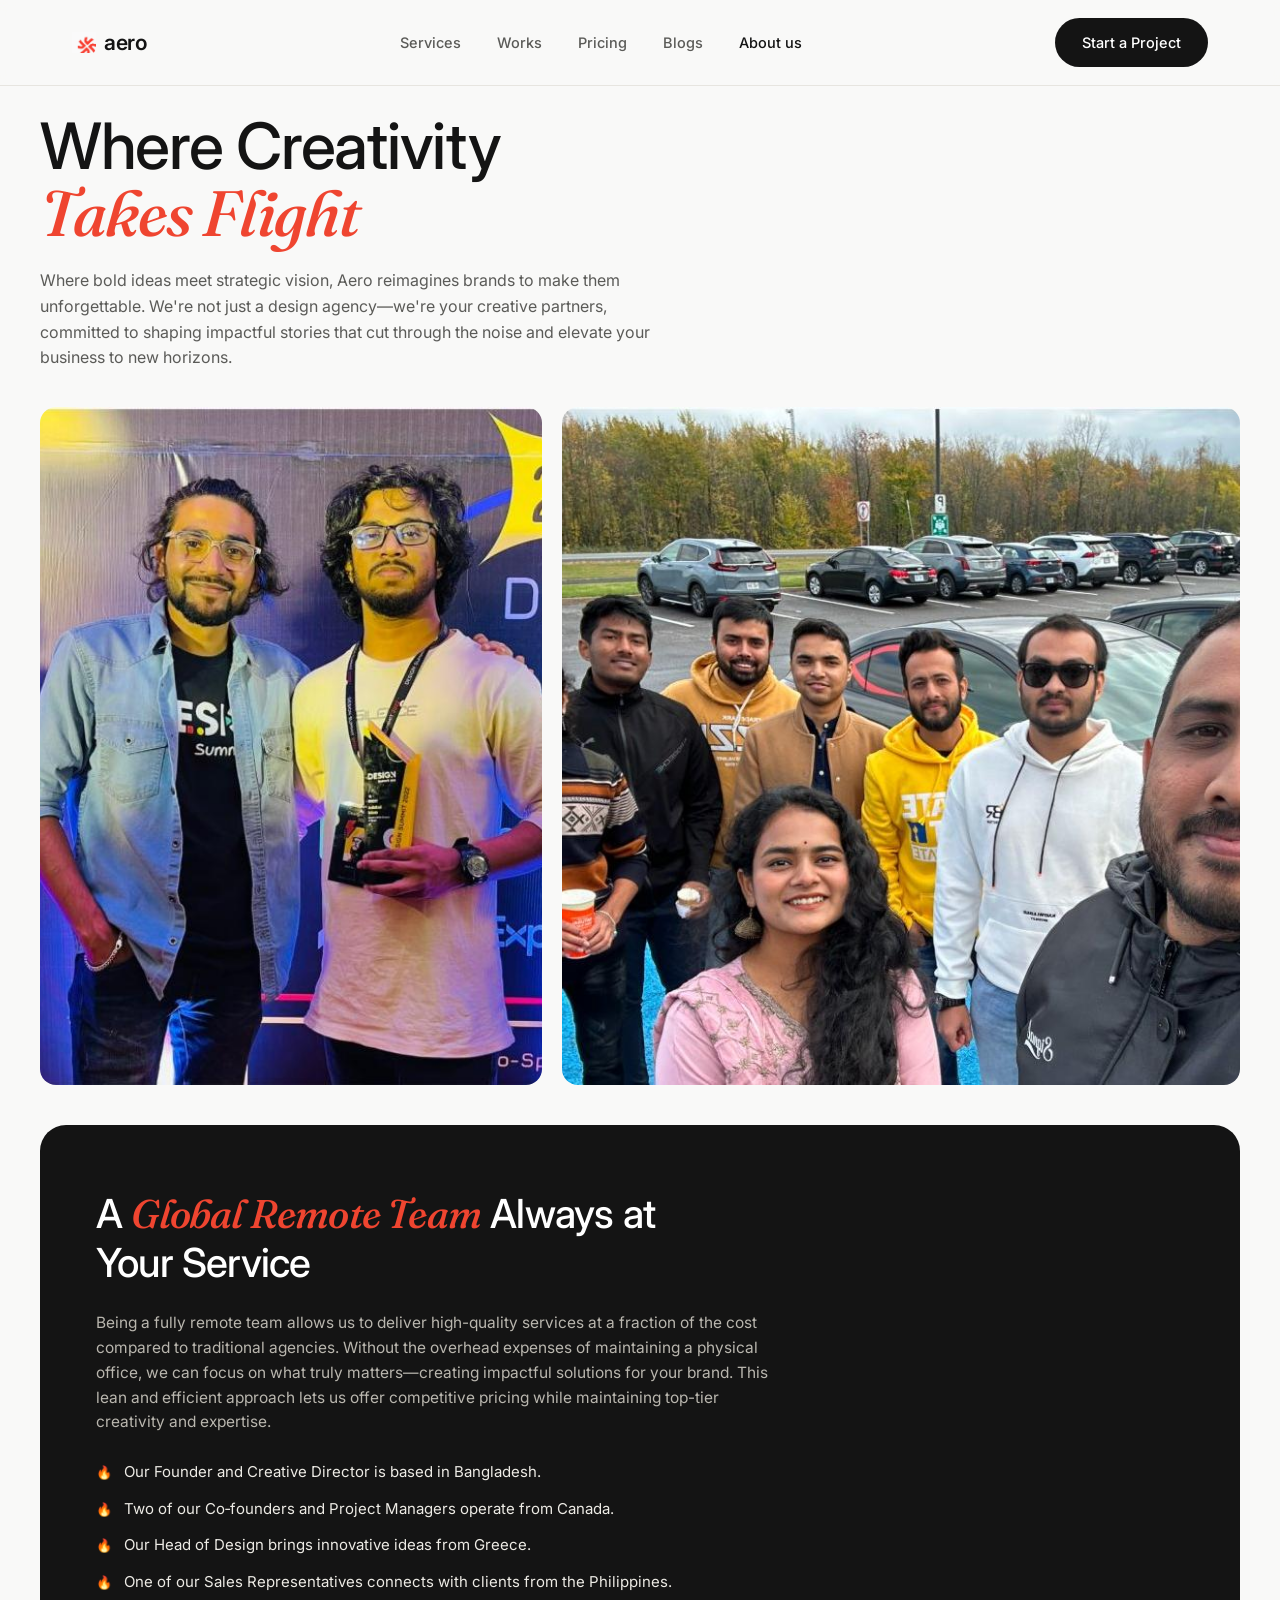
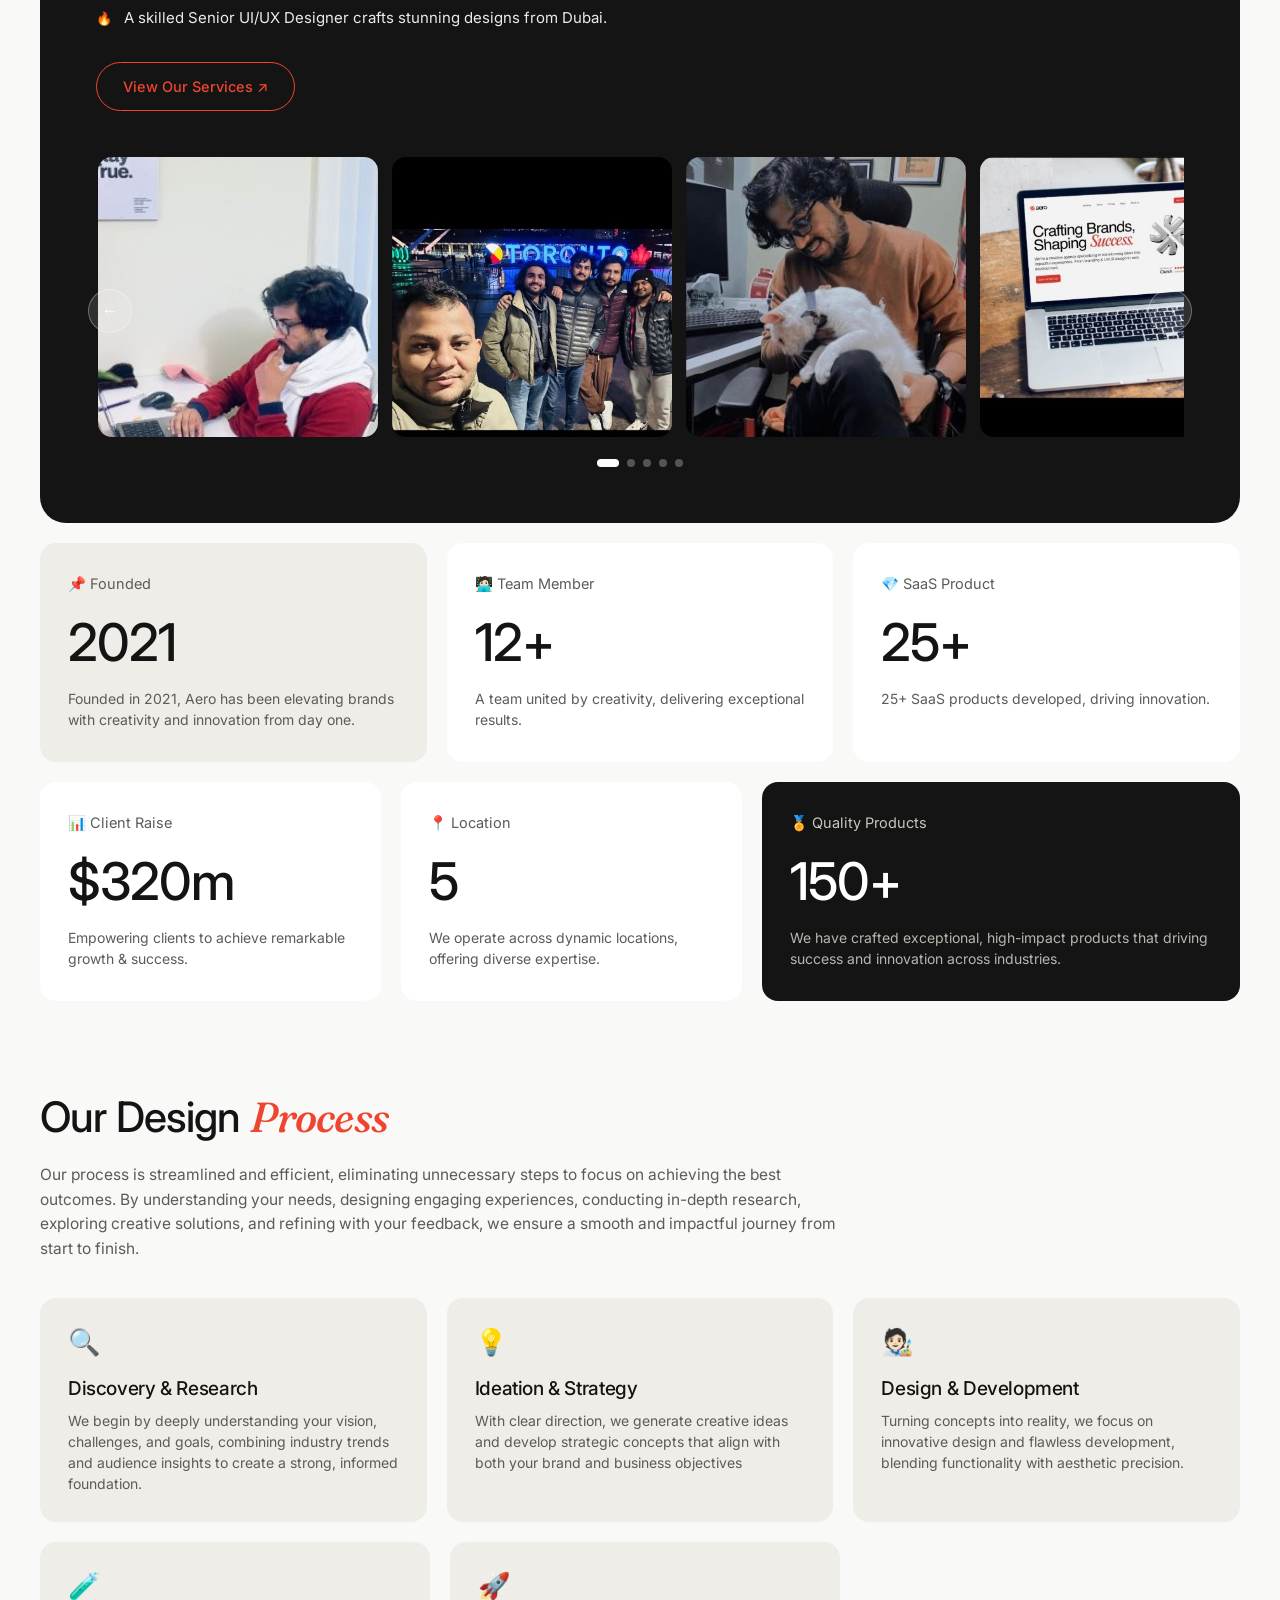
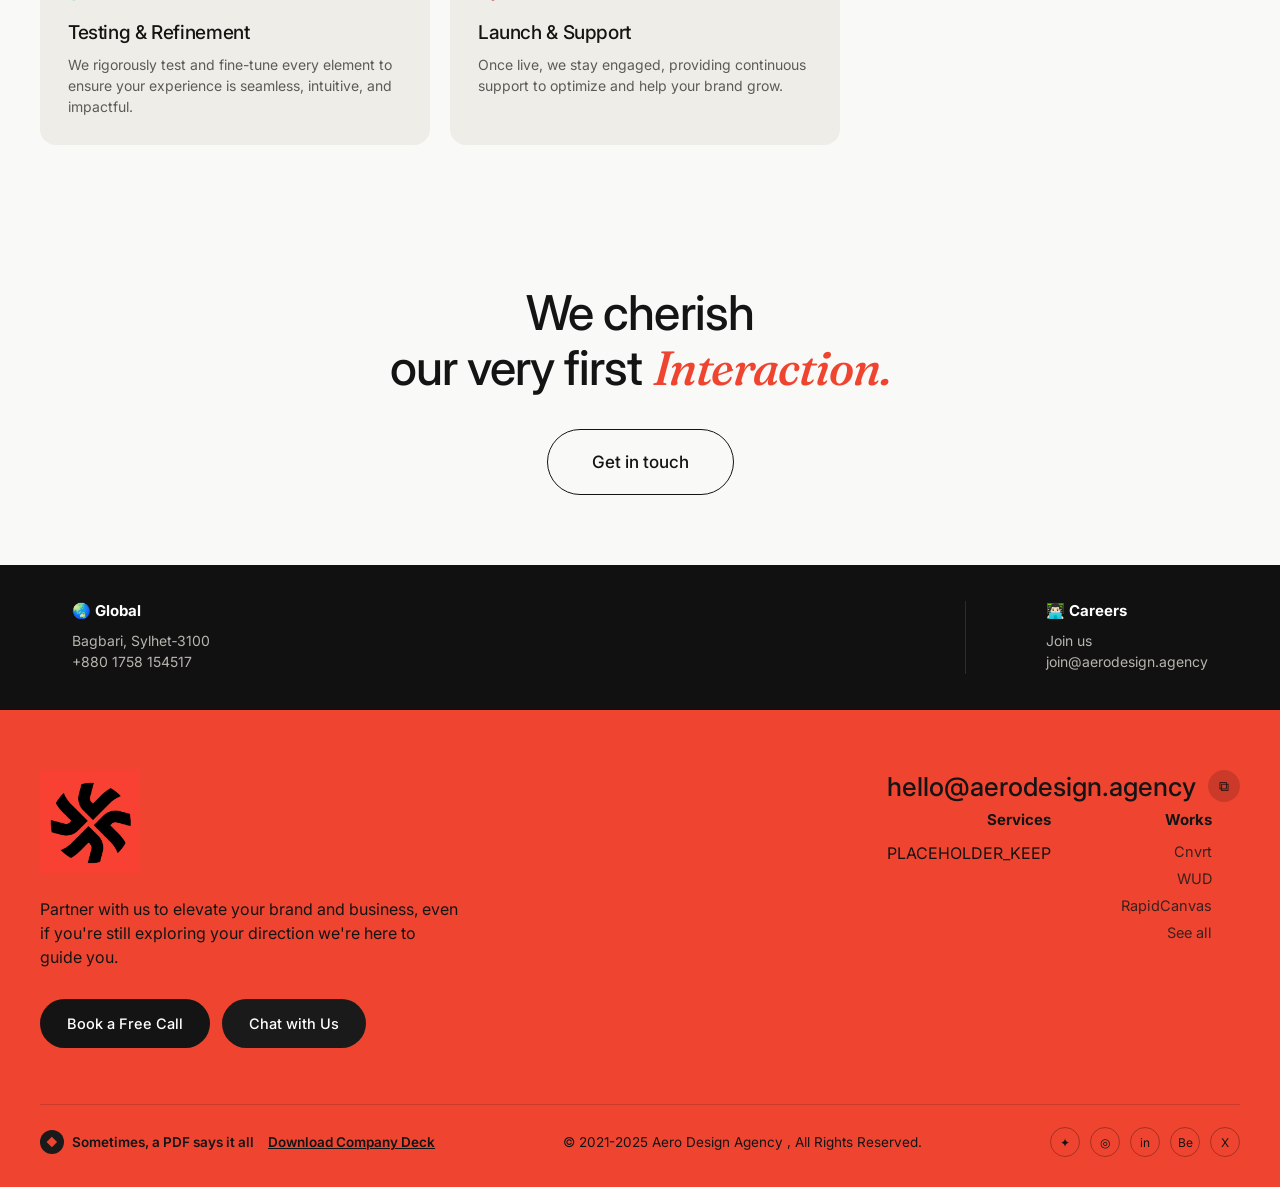
==== commit a1de34a1: "update" ====
--- a/about.html
+++ b/about.html
@@ -51,12 +51,17 @@
       <li>A skilled Senior UI/UX Designer crafts stunning designs from Dubai.</li>
     </ul>
     <a href="index.html#services" class="btn btn-outline-red">View Our Services ↗</a>
-    <div class="team-photos five">
-      <div><img src="assets/team-headphones.jpg" alt="Designer at work"></div>
-      <div><img src="assets/about-team-toronto.jpg" alt="Team in Toronto"></div>
-      <div><img src="assets/about-team-cat.jpg" alt="Designer with cat"></div>
-      <div><img src="assets/about-team-laptop.jpg" alt="Aero site on laptop"></div>
-      <div><img src="assets/team-blue.jpg" alt="Team at an event"></div>
+    <div class="team-carousel">
+      <div class="tc-track">
+        <div class="tc-slide"><img src="assets/team-headphones.jpg" alt="Designer at work"></div>
+        <div class="tc-slide"><img src="assets/about-team-toronto.jpg" alt="Team in Toronto"></div>
+        <div class="tc-slide"><img src="assets/about-team-cat.jpg" alt="Designer with cat"></div>
+        <div class="tc-slide"><img src="assets/about-team-laptop.jpg" alt="Aero site on laptop"></div>
+        <div class="tc-slide"><img src="assets/team-blue.jpg" alt="Team at an event"></div>
+      </div>
+      <button class="tc-arrow tc-prev" type="button" aria-label="Previous photo">←</button>
+      <button class="tc-arrow tc-next" type="button" aria-label="Next photo">→</button>
+      <div class="tc-dots"></div>
     </div>
   </section>
 
--- a/styles.css
+++ b/styles.css
@@ -315,8 +315,20 @@
 .filter-pill{
   padding:10px 20px;border-radius:100px;font-size:14px;font-weight:500;
   background:#EFEDE7;color:var(--ink);cursor:pointer;border:none;
-}
+  transition:background .15s ease, color .15s ease, transform .1s ease;
+}
+.filter-pill:hover{background:#E4E1D8;}
 .filter-pill.active{background:var(--ink);color:#fff;}
+.filter-pill:active{transform:scale(0.96);}
+
+.work-card{transition:opacity .25s ease, transform .25s ease;}
+.work-card.filtering-out{opacity:0;transform:scale(0.97);pointer-events:none;}
+.filter-empty{
+  display:none;
+  text-align:center;padding:60px 20px;color:var(--ink-soft);font-size:15px;
+  grid-column:1/-1;
+}
+.filter-empty.show{display:block;}
 
 /* ---------- Get a Quote ---------- */
 .quote{padding:80px 0;text-align:center;}
@@ -360,15 +372,51 @@
   margin-top:2px;flex-shrink:0;
 }
 .team ul.fire li:before{content:"🔥";font-size:13px;}
-.team-photos{
-  display:grid;grid-template-columns:repeat(4,1fr);gap:14px;margin-top:44px;
-}
-.team-photos.five{grid-template-columns:repeat(5,1fr);}
-.team-photos div{
-  aspect-ratio:1/1;border-radius:14px;
-  overflow:hidden;background:#2a2a2a;
-}
-.team-photos img{width:100%;height:100%;object-fit:cover;}
+.team-carousel{position:relative;margin-top:44px;}
+.tc-track{
+  display:flex;gap:14px;
+  overflow-x:auto;
+  scroll-snap-type:none;
+  scroll-behavior:smooth;
+  -webkit-overflow-scrolling:touch;
+  scrollbar-width:none;-ms-overflow-style:none;
+  cursor:grab;
+  padding:2px;
+}
+.tc-track.dragging{cursor:grabbing;scroll-behavior:auto;}
+.tc-track::-webkit-scrollbar{display:none;}
+.tc-slide{
+  flex:0 0 auto;
+  width:200px;
+  aspect-ratio:1/1;
+  border-radius:14px;
+  overflow:hidden;
+  background:#2a2a2a;
+}
+.tc-slide img{width:100%;height:100%;object-fit:cover;display:block;pointer-events:none;user-select:none;}
+@media(min-width:640px){.tc-slide{width:230px;}}
+@media(min-width:1000px){.tc-slide{width:280px;}}
+.tc-arrow{
+  position:absolute;top:calc(50% - 22px);
+  width:44px;height:44px;border-radius:50%;
+  background:rgba(255,255,255,0.12);border:1px solid rgba(255,255,255,0.3);color:#fff;
+  display:flex;align-items:center;justify-content:center;
+  cursor:pointer;font-size:17px;z-index:2;
+  transition:background .15s ease;
+}
+.tc-arrow:hover{background:rgba(255,255,255,0.26);}
+.tc-prev{left:-8px;}
+.tc-next{right:-8px;}
+.tc-dots{display:flex;gap:8px;justify-content:center;margin-top:20px;}
+.tc-dot{
+  width:8px;height:8px;border-radius:50%;padding:0;border:none;
+  background:rgba(255,255,255,0.28);cursor:pointer;
+  transition:background .15s ease, width .15s ease;
+}
+.tc-dot.active{background:#fff;width:22px;border-radius:4px;}
+@media(max-width:640px){
+  .tc-arrow{display:none;}
+}
 
 /* ---------- About page: stats + process ---------- */
 .stats{padding:20px 0 70px;}
@@ -626,7 +674,6 @@
   .form-shell{grid-template-columns:1fr;}
   .field-row{grid-template-columns:1fr;}
   .faq-grid{grid-template-columns:1fr;}
-  .team-photos, .team-photos.five{grid-template-columns:repeat(2,1fr);}
   .footer-row1{flex-direction:column;}
   .footer-links{gap:40px;}
   .footer-top{flex-direction:column;gap:20px;}
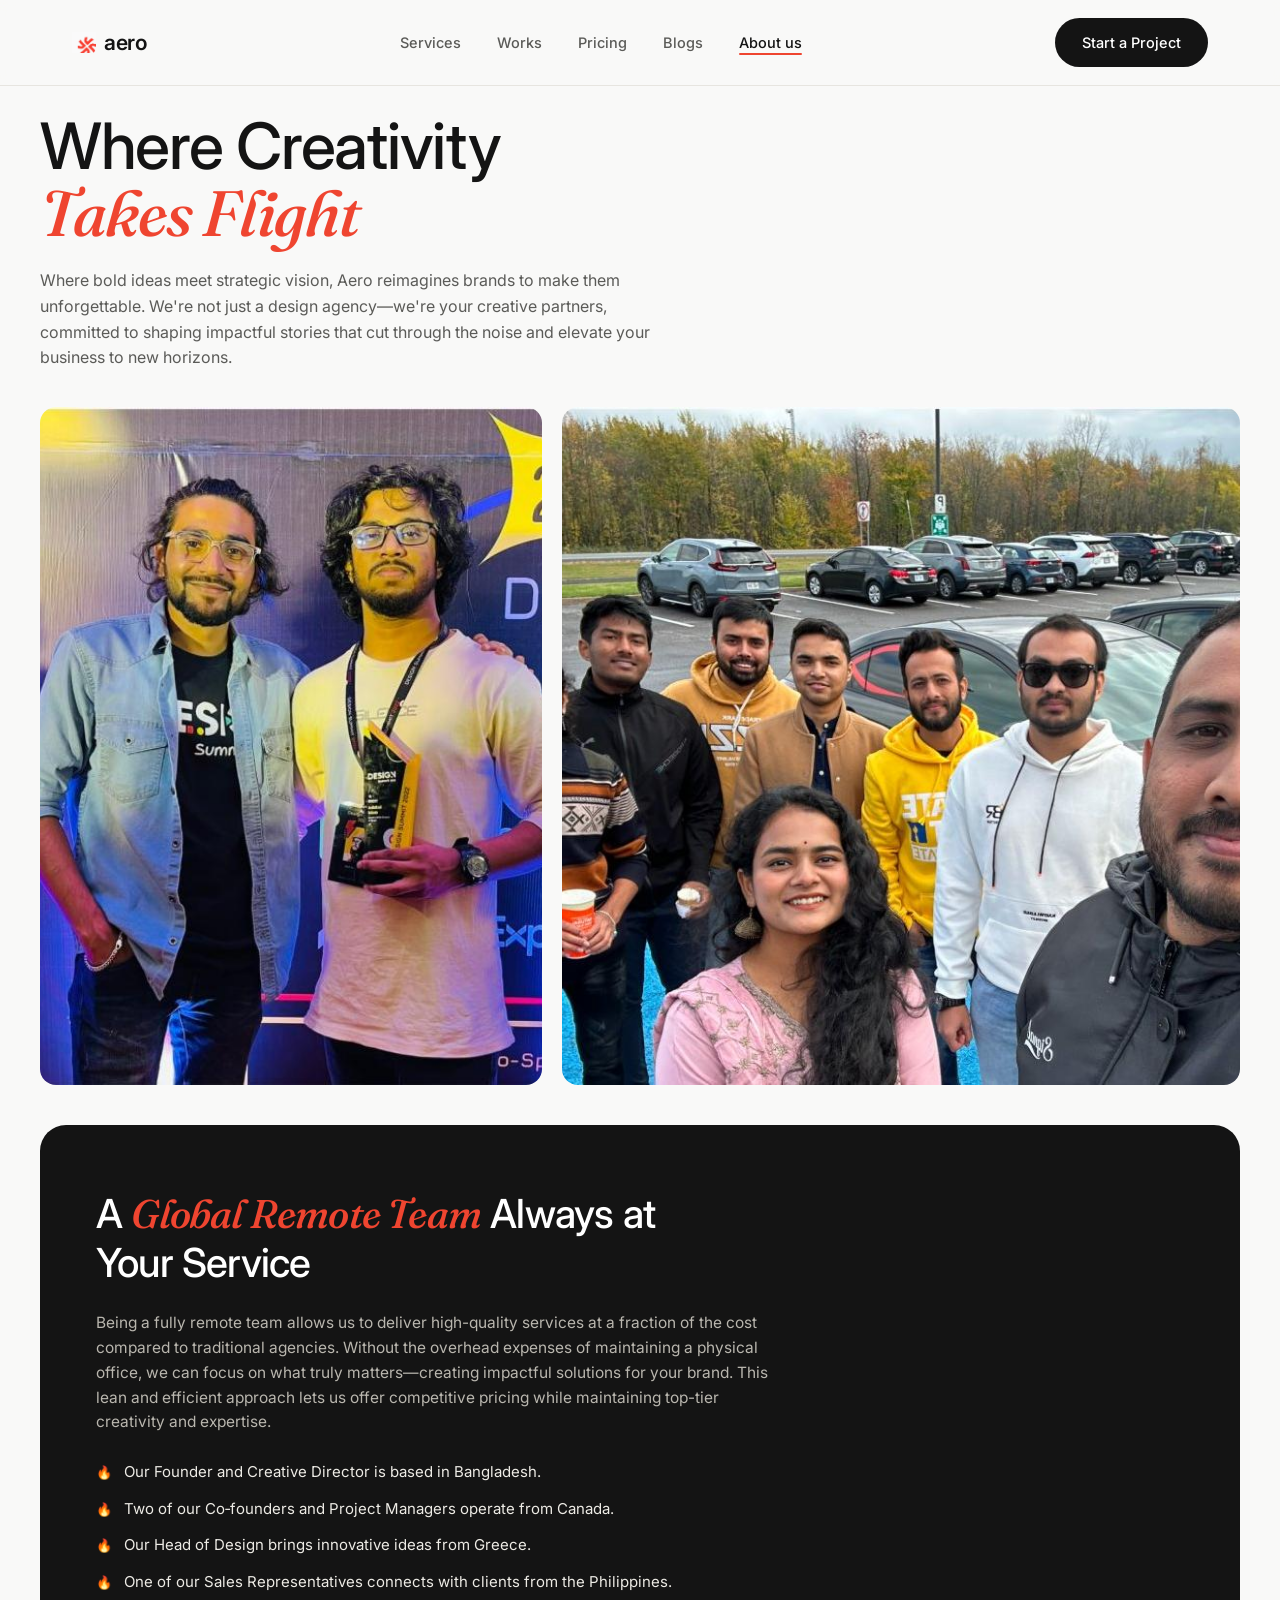
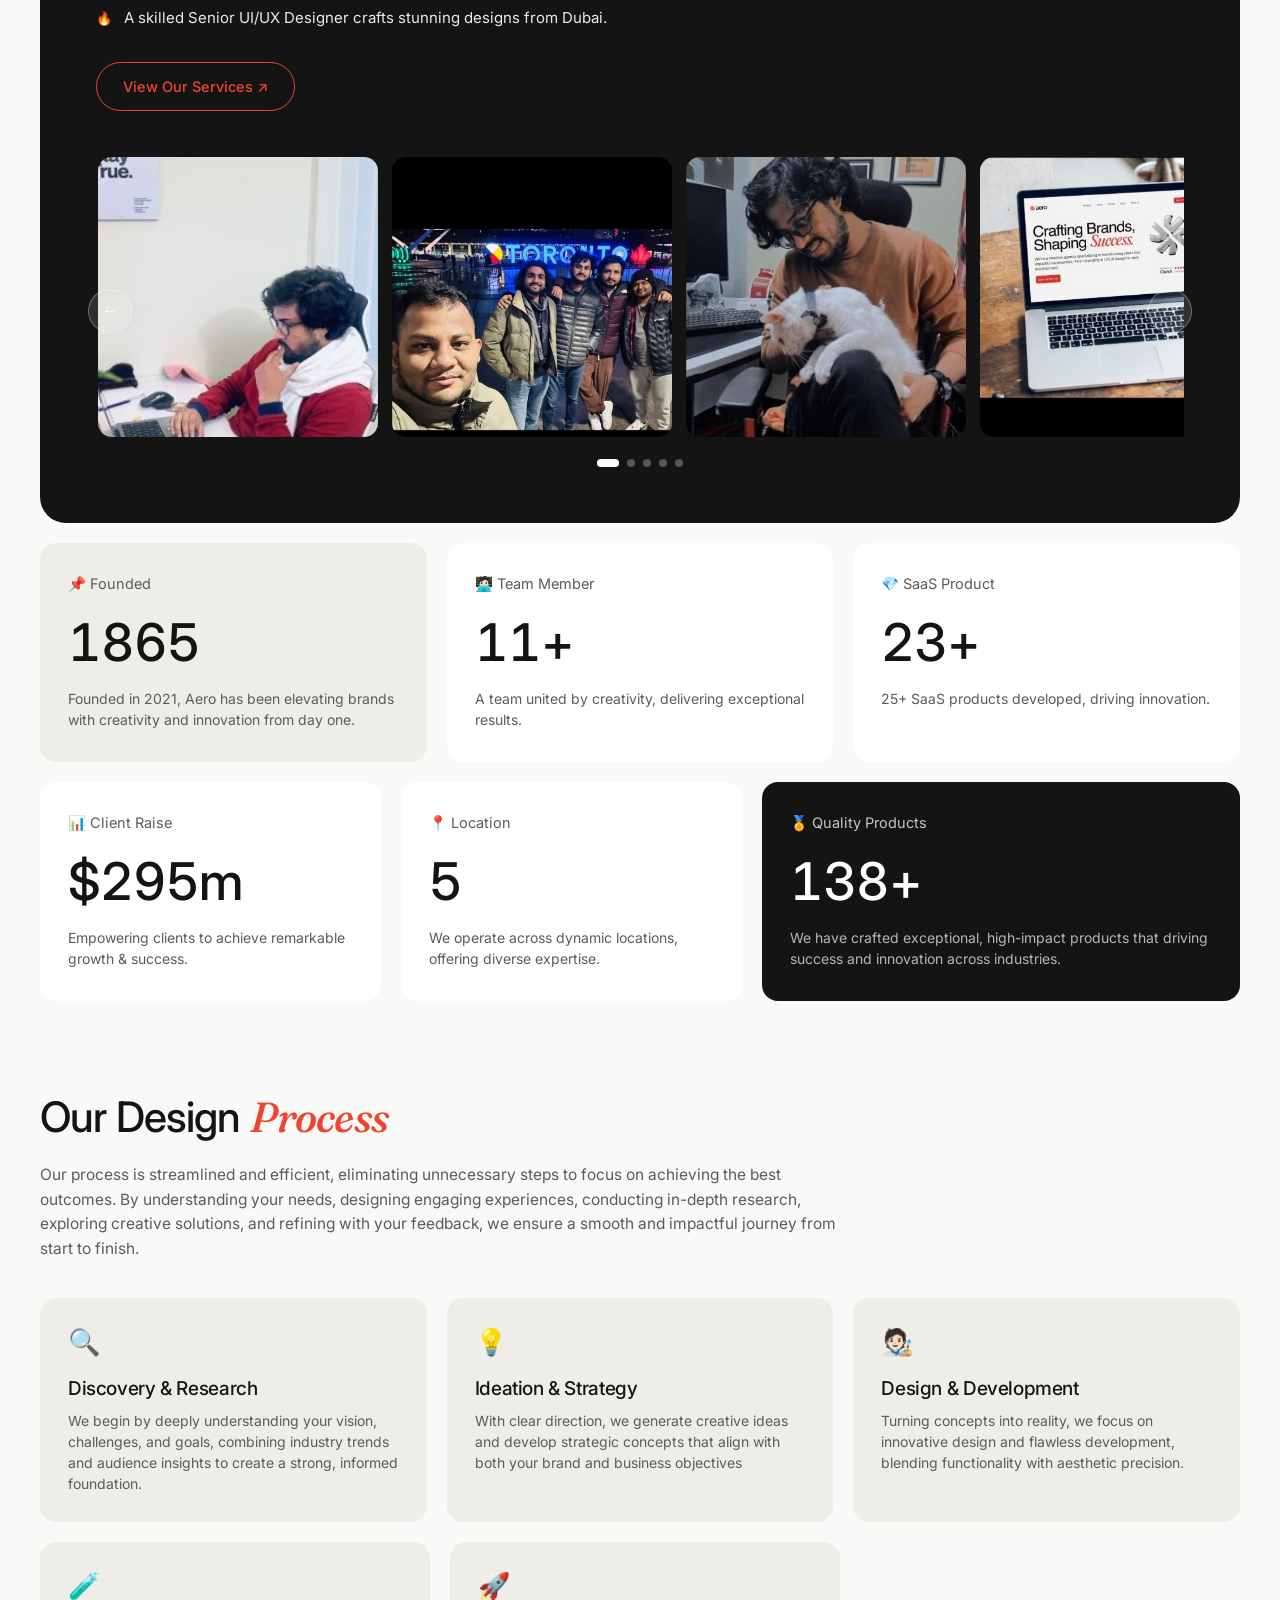
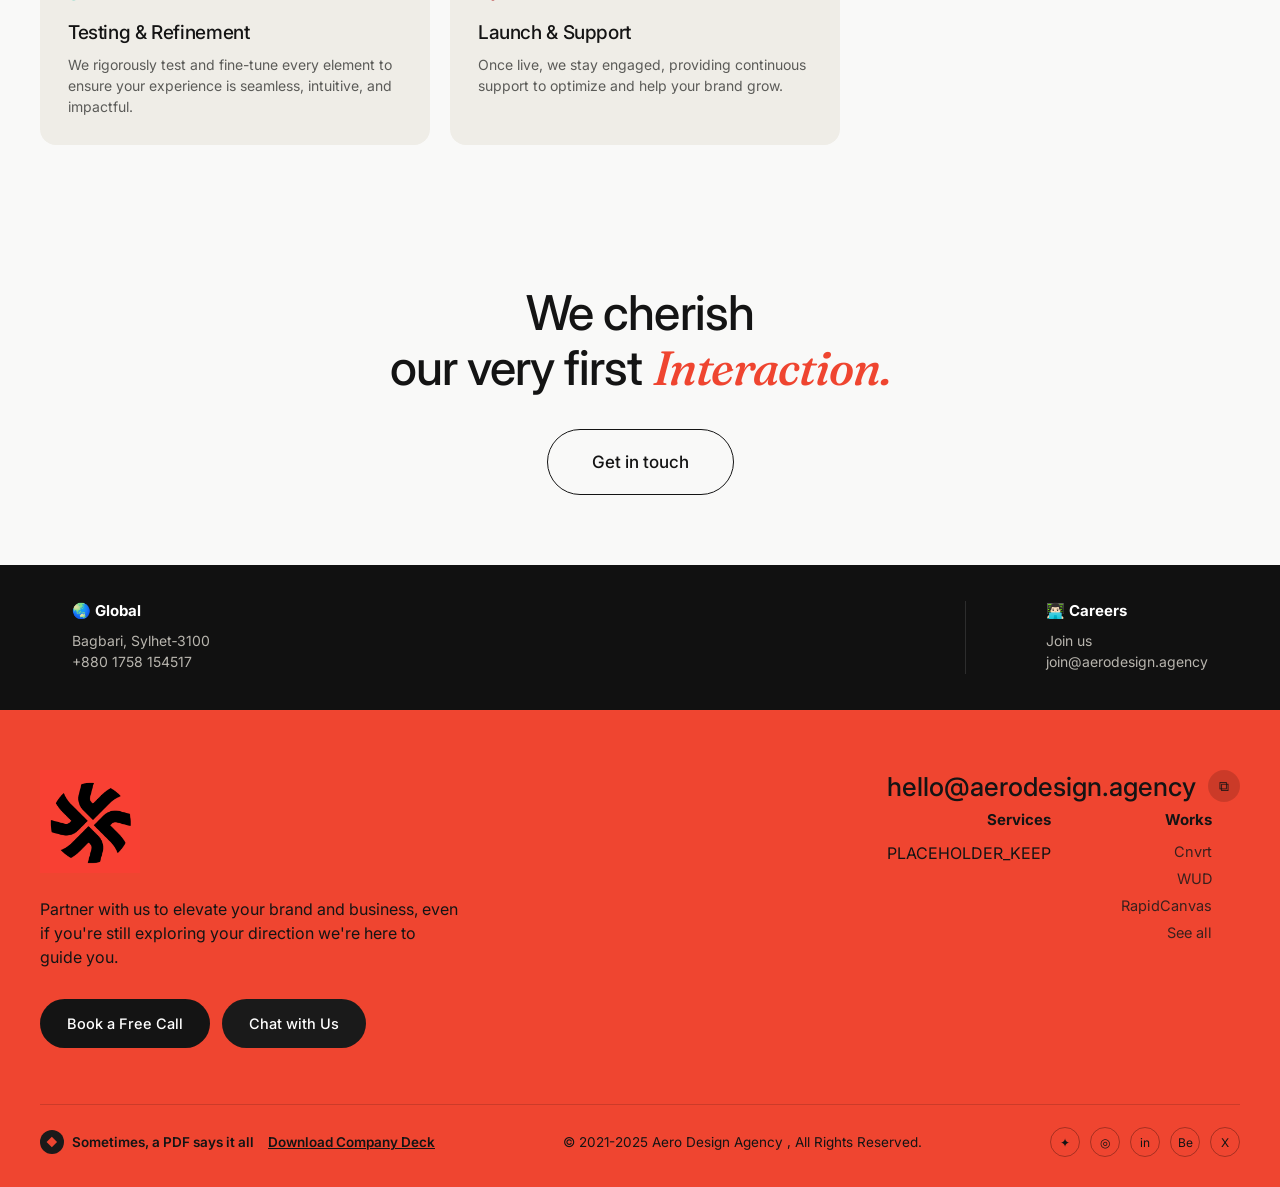
==== commit 33099a5b: "update" ====
--- a/about.html
+++ b/about.html
@@ -3,7 +3,7 @@
 <head>
 <meta charset="UTF-8">
 <meta name="viewport" content="width=device-width, initial-scale=1.0">
-<title>About Us — Aero</title>
+<title>About Us - Aero Design Agency</title>
 <link rel="preconnect" href="https://fonts.googleapis.com">
 <link href="https://fonts.googleapis.com/css2?family=Inter:wght@400;500;600;700;800&family=Fraunces:ital,opsz,wght@0,9..144,400;1,9..144,500&display=swap" rel="stylesheet">
 <link rel="stylesheet" href="styles.css">
--- a/styles.css
+++ b/styles.css
@@ -51,7 +51,12 @@
   cursor:pointer;
   border:1px solid transparent;
   white-space:nowrap;
-}
+  transition:background .2s ease, color .2s ease, border-color .2s ease,
+             transform .15s ease, box-shadow .2s ease;
+  will-change:transform;
+}
+.btn:hover{transform:translateY(-2px);box-shadow:0 8px 20px rgba(20,20,20,0.12);}
+.btn:active{transform:translateY(0) scale(0.97);box-shadow:none;transition-duration:.08s;}
 .btn-dark{background:var(--ink);color:#fff;}
 .btn-dark:hover{background:#000;}
 .btn-outline{background:transparent;color:var(--ink);border-color:var(--ink);}
@@ -79,6 +84,10 @@
   background:rgba(249,249,248,0.88);
   backdrop-filter:blur(8px);
   border-bottom:1px solid var(--line);
+  transition:box-shadow .3s ease, background .3s ease;
+}
+header.scrolled{
+  box-shadow:0 4px 24px rgba(20,20,20,0.06);
 }
 .nav{
   display:flex;align-items:center;justify-content:space-between;
@@ -95,6 +104,13 @@
   display:flex;gap:36px;
   font-size:14.5px;font-weight:500;color:var(--ink-soft);
 }
+.nav-links a{position:relative;padding-bottom:4px;transition:color .2s ease;}
+.nav-links a::after{
+  content:"";position:absolute;left:0;bottom:0;width:0;height:2px;
+  background:var(--red);border-radius:2px;
+  transition:width .25s ease;
+}
+.nav-links a:hover::after, .nav-links a.active::after{width:100%;}
 .nav-links a:hover, .nav-links a.active{color:var(--ink);}
 .back-link{
   display:inline-flex;align-items:center;gap:8px;
@@ -157,7 +173,8 @@
 .page-hero .sub{max-width:640px;margin-top:22px;color:var(--ink-soft);font-size:16px;line-height:1.6;}
 .page-hero-top{display:flex;justify-content:space-between;align-items:flex-start;gap:24px;flex-wrap:wrap;}
 .hero-photos{display:grid;grid-template-columns:0.85fr 1.15fr;gap:20px;margin-top:36px;}
-.hero-photos img{border-radius:var(--radius-md);width:100%;height:100%;object-fit:cover;aspect-ratio:1/1;}
+.hero-photos img{border-radius:var(--radius-md);width:100%;height:100%;object-fit:cover;aspect-ratio:1/1;transition:transform .5s ease;overflow:hidden;}
+.hero-photos img:hover{transform:scale(1.05);}
 
 /* ---------- Logo strip ---------- */
 .logo-strip{
@@ -207,7 +224,21 @@
   from{transform:translateX(-50%);}
   to{transform:translateX(0);}
 }
+/* ---------- Scroll reveal ---------- */
+[data-reveal]{
+  opacity:0;
+  transform:translateY(22px);
+  transition:opacity .6s cubic-bezier(.22,.61,.36,1), transform .6s cubic-bezier(.22,.61,.36,1);
+}
+[data-reveal].in-view{
+  opacity:1;
+  transform:translateY(0);
+}
 @media (prefers-reduced-motion: reduce){
+  [data-reveal]{transition:none;opacity:1;transform:none;}
+  .btn, .btn:hover, .btn:active,
+  .work-card, .test-card, .stat-card, .process-card, .cs-card,
+  .quote-card, .socials a{transition:none;}
   .marquee-track.track-left, .marquee-track.track-right{animation:none;}
 }
 
@@ -423,12 +454,15 @@
 .stats-grid{display:grid;grid-template-columns:repeat(3,1fr);gap:20px;}
 .stat-card{
   border-radius:var(--radius-md);padding:32px 28px;background:var(--card);
-}
+  transition:transform .25s ease, box-shadow .25s ease;
+}
+.stat-card:hover{transform:translateY(-4px);box-shadow:0 14px 32px rgba(20,20,20,0.06);}
+.stat-card.dark:hover{box-shadow:0 14px 32px rgba(0,0,0,0.35);}
 .stat-card.gray{background:#EFEDE7;}
 .stat-card.dark{background:var(--ink);color:#fff;}
 .stat-card .stat-label{display:flex;align-items:center;gap:8px;font-size:14.5px;margin-bottom:18px;color:var(--ink-soft);}
 .stat-card.dark .stat-label{color:#C9C6BF;}
-.stat-card .stat-num{font-size:clamp(36px,4.2vw,52px);font-weight:500;letter-spacing:-0.02em;margin-bottom:14px;}
+.stat-card .stat-num{font-size:clamp(36px,4.2vw,52px);font-weight:500;letter-spacing:-0.02em;margin-bottom:14px;font-variant-numeric:tabular-nums;}
 .stat-card .stat-desc{font-size:14px;line-height:1.5;color:var(--ink-soft);}
 .stat-card.dark .stat-desc{color:#B9B6AE;}
 .stats-row2{display:grid;grid-template-columns:1fr 1fr 1.4fr;gap:20px;margin-top:20px;}
@@ -438,8 +472,10 @@
 .process > p{color:var(--ink-soft);font-size:15.5px;line-height:1.6;max-width:820px;margin-bottom:36px;}
 .process-grid{display:grid;grid-template-columns:repeat(3,1fr);gap:20px;}
 .process-grid.row2{grid-template-columns:repeat(2,1fr);margin-top:20px;max-width:800px;}
-.process-card{background:#EFEDE7;border-radius:var(--radius-md);padding:28px;}
-.process-card .pic{font-size:26px;margin-bottom:20px;}
+.process-card{background:#EFEDE7;border-radius:var(--radius-md);padding:28px;transition:transform .25s ease, box-shadow .25s ease, background .25s ease;}
+.process-card:hover{transform:translateY(-4px);box-shadow:0 14px 32px rgba(20,20,20,0.06);background:#EAE7DF;}
+.process-card .pic{font-size:26px;margin-bottom:20px;transition:transform .25s ease;}
+.process-card:hover .pic{transform:scale(1.15) rotate(-4deg);}
 .process-card h3{font-size:19px;margin-bottom:10px;font-weight:500;}
 .process-card p{color:var(--ink-soft);font-size:14px;line-height:1.5;}
 
@@ -449,7 +485,9 @@
 .test-card{
   background:var(--card);border:1px solid var(--line);
   border-radius:var(--radius-md);padding:32px;
-}
+  transition:transform .25s ease, box-shadow .25s ease;
+}
+.test-card:hover{transform:translateY(-4px);box-shadow:0 14px 32px rgba(20,20,20,0.07);}
 .test-tags{display:flex;gap:8px;margin-bottom:22px;flex-wrap:wrap;}
 .test-tags span{
   font-size:12px;background:#F1EFEA;
@@ -588,7 +626,9 @@
 .socials a{
   width:30px;height:30px;border-radius:50%;border:1px solid rgba(0,0,0,0.3);
   display:flex;align-items:center;justify-content:center;font-size:12px;
-}
+  transition:transform .2s ease, background .2s ease;
+}
+.socials a:hover{transform:translateY(-3px) scale(1.08);background:rgba(0,0,0,0.08);}
 
 /* ---------- Case study page ---------- */
 .cs-hero{padding:26px 0 20px;}
@@ -609,25 +649,30 @@
 
 .cs-brand-grid{display:grid;grid-template-columns:1.4fr 1fr 1fr;gap:16px;margin:50px 0;}
 .cs-brand-grid > div{border-radius:var(--radius-md);overflow:hidden;aspect-ratio:4/3;}
-.cs-brand-grid img{width:100%;height:100%;object-fit:cover;}
+.cs-brand-grid img{width:100%;height:100%;object-fit:cover;transition:transform .5s ease;}
+.cs-brand-grid > div:hover img{transform:scale(1.06);}
 .cs-tag-card{background:#EFEDE7;padding:14px;display:flex;align-items:center;justify-content:center;}
 
 .cs-section{padding:50px 0;}
 .cs-section h2{font-size:clamp(28px,3.6vw,38px);margin-bottom:30px;}
 .cs-3col{display:grid;grid-template-columns:repeat(3,1fr);gap:20px;margin-bottom:36px;}
-.cs-card{background:#EFEDE7;border-radius:var(--radius-md);padding:26px;}
+.cs-card{background:#EFEDE7;border-radius:var(--radius-md);padding:26px;transition:transform .25s ease, box-shadow .25s ease;}
+.cs-card:hover{transform:translateY(-4px);box-shadow:0 14px 32px rgba(20,20,20,0.06);}
 .cs-card.dark{background:#1c1c1c;color:#EDEBE5;}
+.cs-card.dark:hover{box-shadow:0 14px 32px rgba(0,0,0,0.4);}
 .cs-card .ic{font-size:22px;margin-bottom:16px;}
 .cs-card h4{font-size:17px;margin-bottom:10px;font-weight:500;}
 .cs-card p{font-size:13.5px;line-height:1.55;color:var(--ink-soft);}
 .cs-card.dark p{color:#ADAAA3;}
 
 .cs-full-img{border-radius:var(--radius-md);overflow:hidden;margin-bottom:36px;}
-.cs-full-img img{width:100%;display:block;}
+.cs-full-img img{width:100%;display:block;transition:transform .5s ease;}
+.cs-full-img:hover img{transform:scale(1.03);}
 
 .cs-2col{display:grid;grid-template-columns:1fr 1fr;gap:20px;margin-bottom:36px;}
 .cs-2col > div{border-radius:var(--radius-md);overflow:hidden;}
-.cs-2col img{width:100%;height:100%;object-fit:cover;display:block;}
+.cs-2col img{width:100%;height:100%;object-fit:cover;display:block;transition:transform .5s ease;}
+.cs-2col > div:hover img{transform:scale(1.06);}
 .cs-2col .swatch{aspect-ratio:4/3;display:flex;}
 
 .cs-mission-grid{display:grid;grid-template-columns:1fr 1fr 1fr;gap:16px;margin-bottom:36px;}
@@ -638,7 +683,8 @@
 .cs-mission-grid .rust-card h3{font-size:24px;margin-bottom:10px;color:#1e120b;}
 .cs-mission-grid .rust-card p{font-size:13.5px;line-height:1.5;color:#3a2418;}
 .cs-mission-grid > div{border-radius:var(--radius-md);overflow:hidden;aspect-ratio:4/3.4;}
-.cs-mission-grid img{width:100%;height:100%;object-fit:cover;}
+.cs-mission-grid img{width:100%;height:100%;object-fit:cover;transition:transform .5s ease;}
+.cs-mission-grid > div:hover img{transform:scale(1.06);}
 
 .cs-typo-card{
   background:var(--tan);border-radius:var(--radius-md);
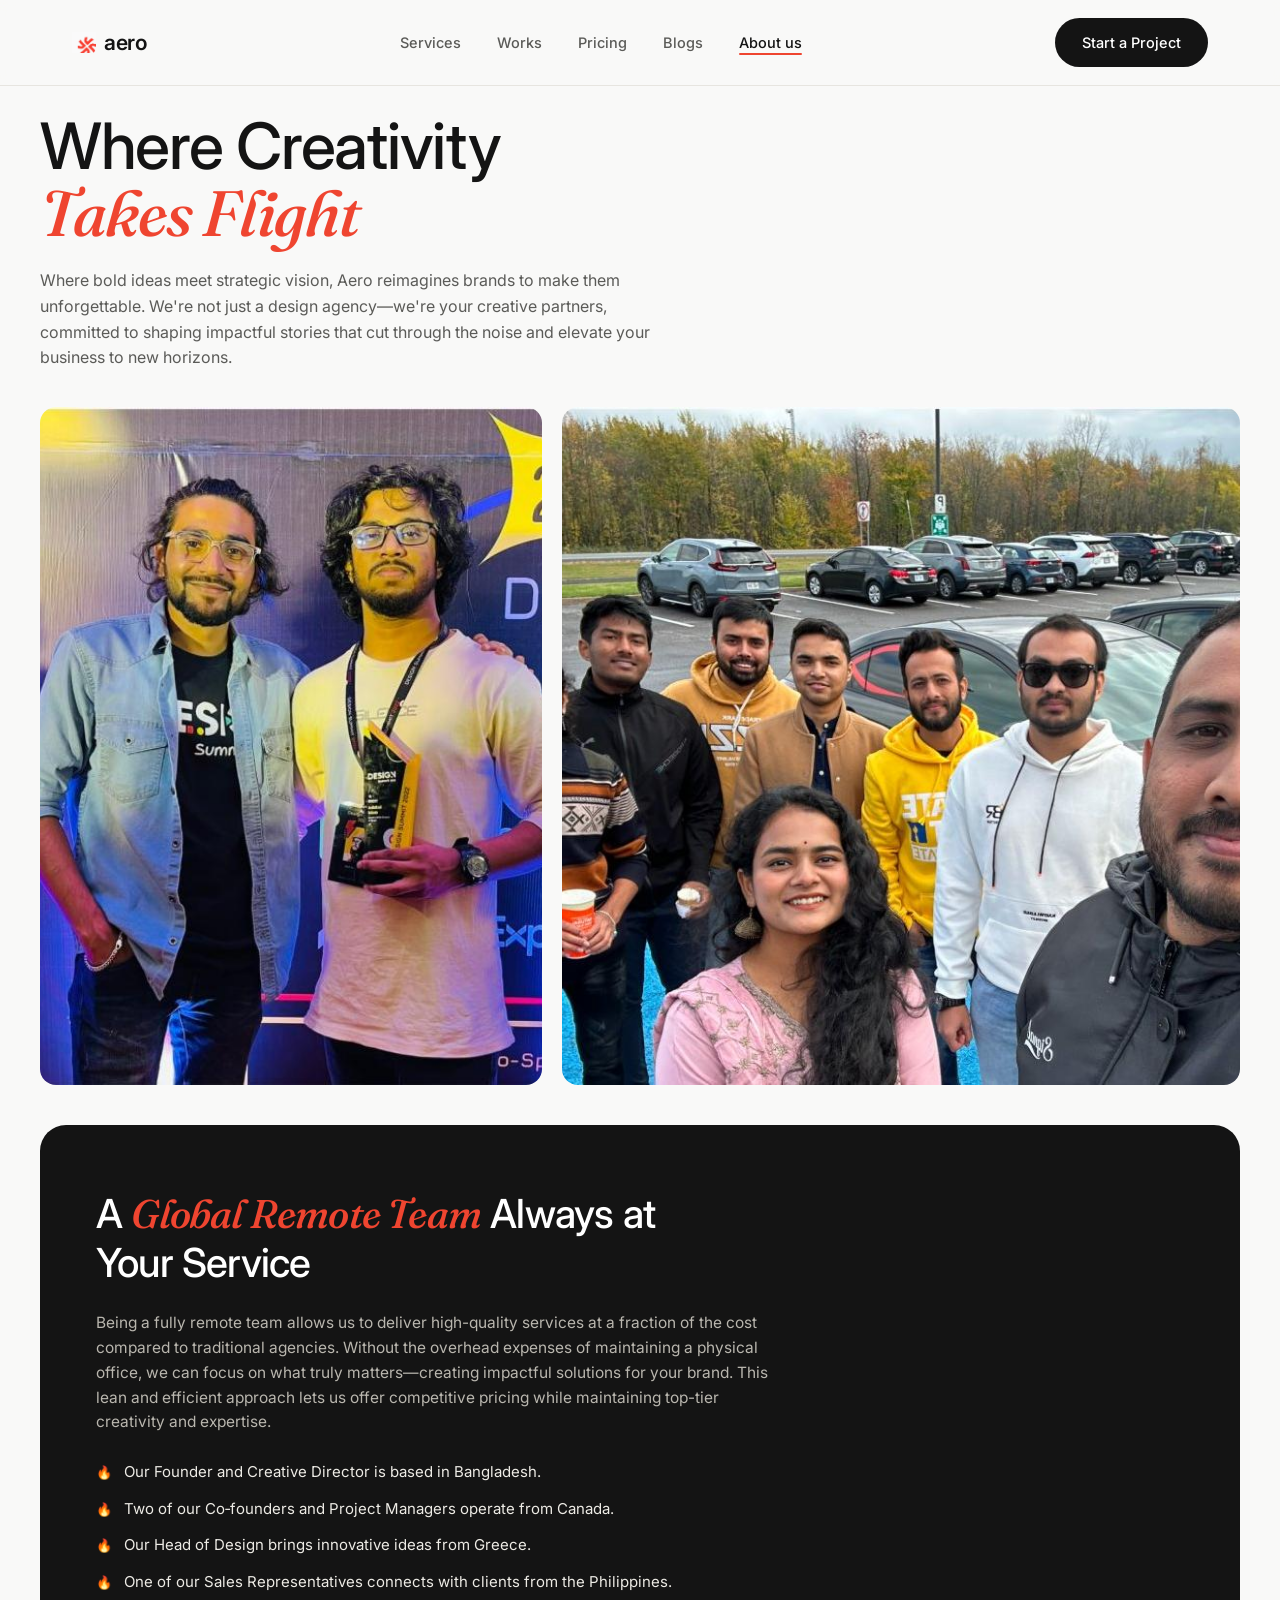
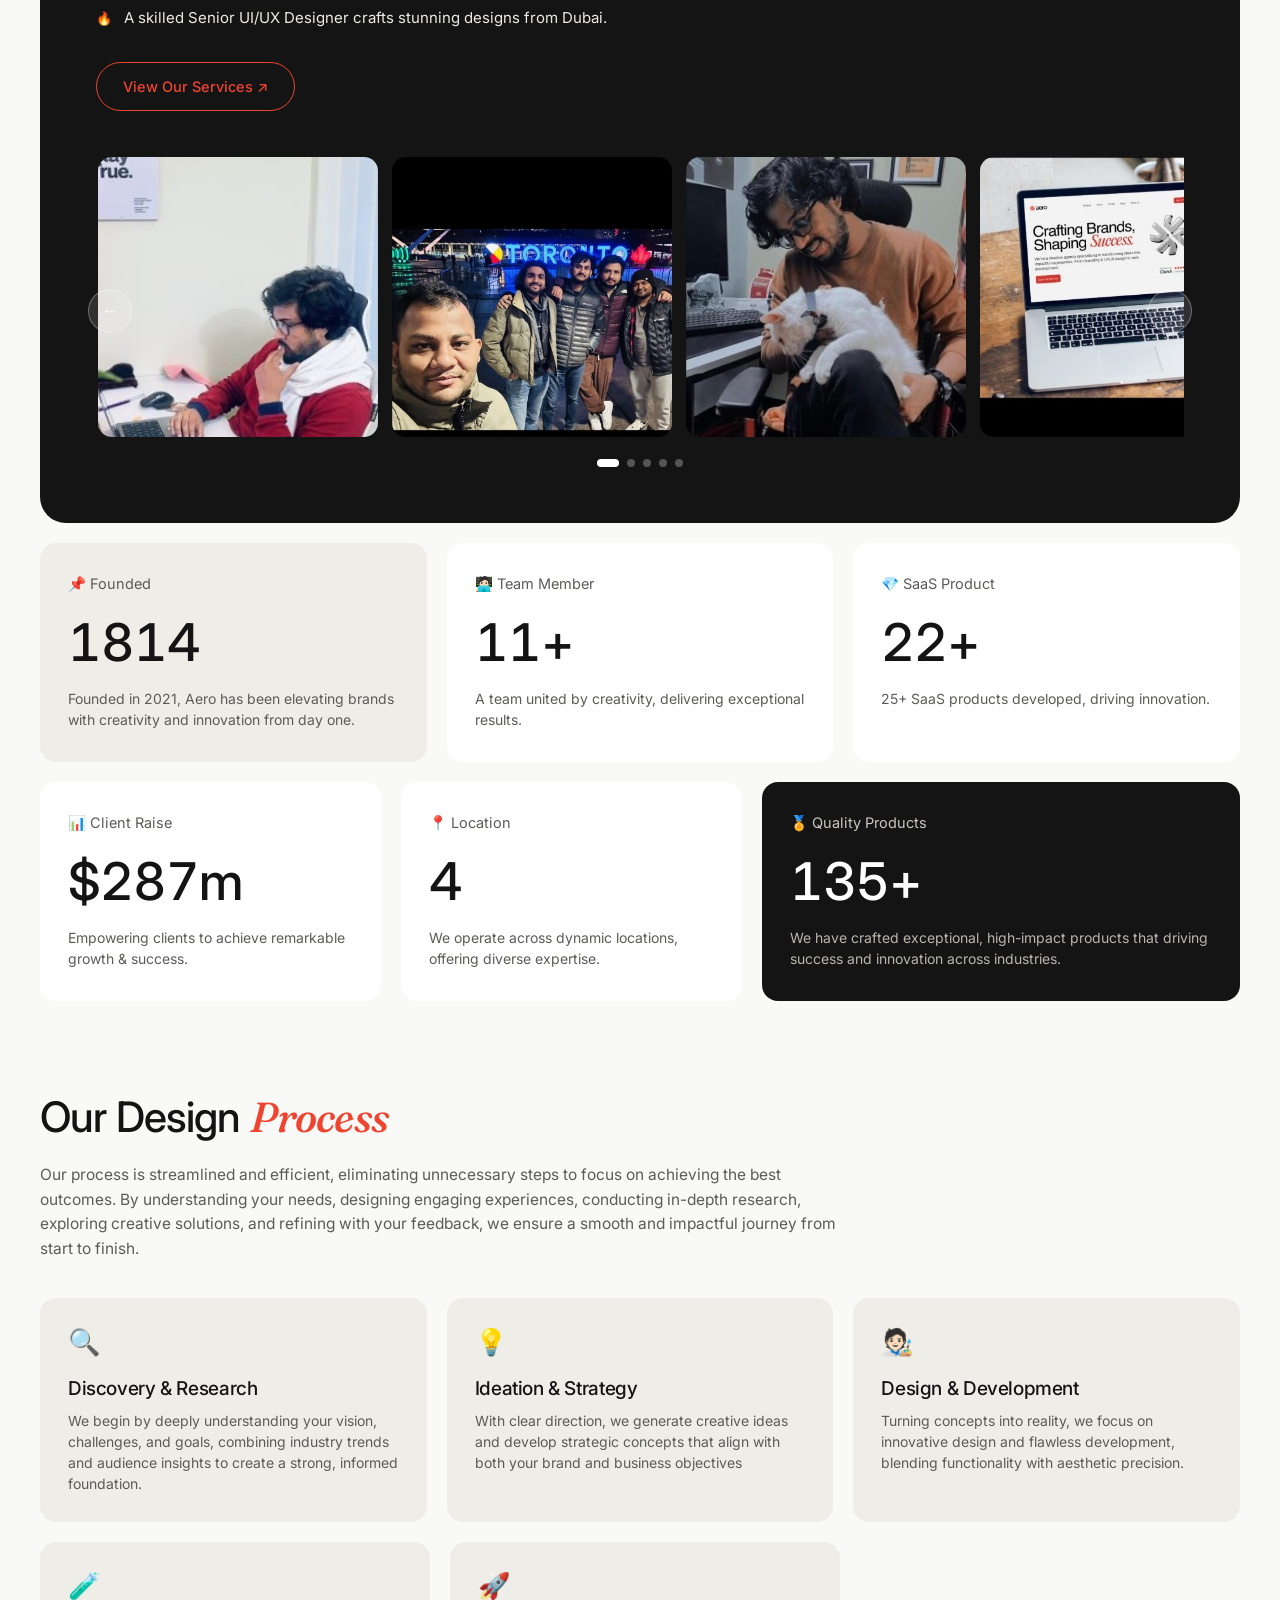
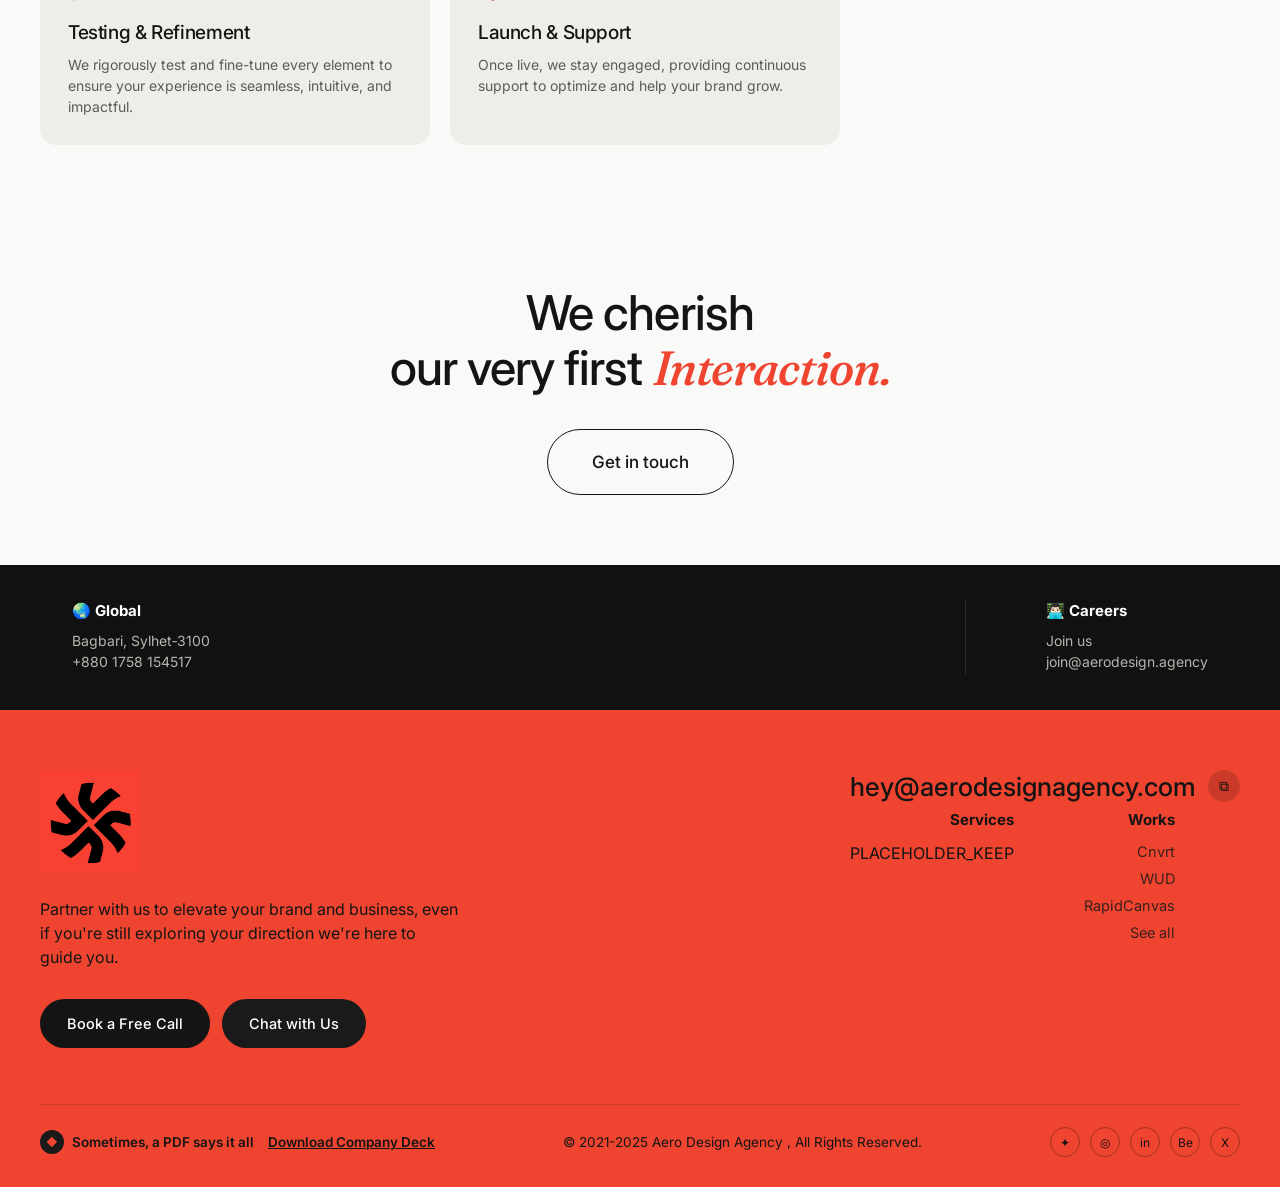
==== commit f59bb877: "update" ====
--- a/about.html
+++ b/about.html
@@ -172,7 +172,7 @@
           </div>
         </div>
         <div style="text-align:right;">
-          <div class="footer-email"><a href="mailto:hello@aerodesign.agency">hello@aerodesign.agency</a> <span class="copy" onclick="navigator.clipboard.writeText('hello@aerodesign.agency');this.textContent='✓';setTimeout(()=>this.textContent='⧉',1500);" title="Copy email">⧉</span></div>
+          <div class="footer-email"><a href="mailto:hey@aerodesignagency.com">hey@aerodesignagency.com</a> <span class="copy" onclick="navigator.clipboard.writeText('hey@aerodesignagency.com');this.textContent='✓';setTimeout(()=>this.textContent='⧉',1500);" title="Copy email">⧉</span></div>
           <div class="footer-links">
             <div class="col">
               <b>Services</b>
